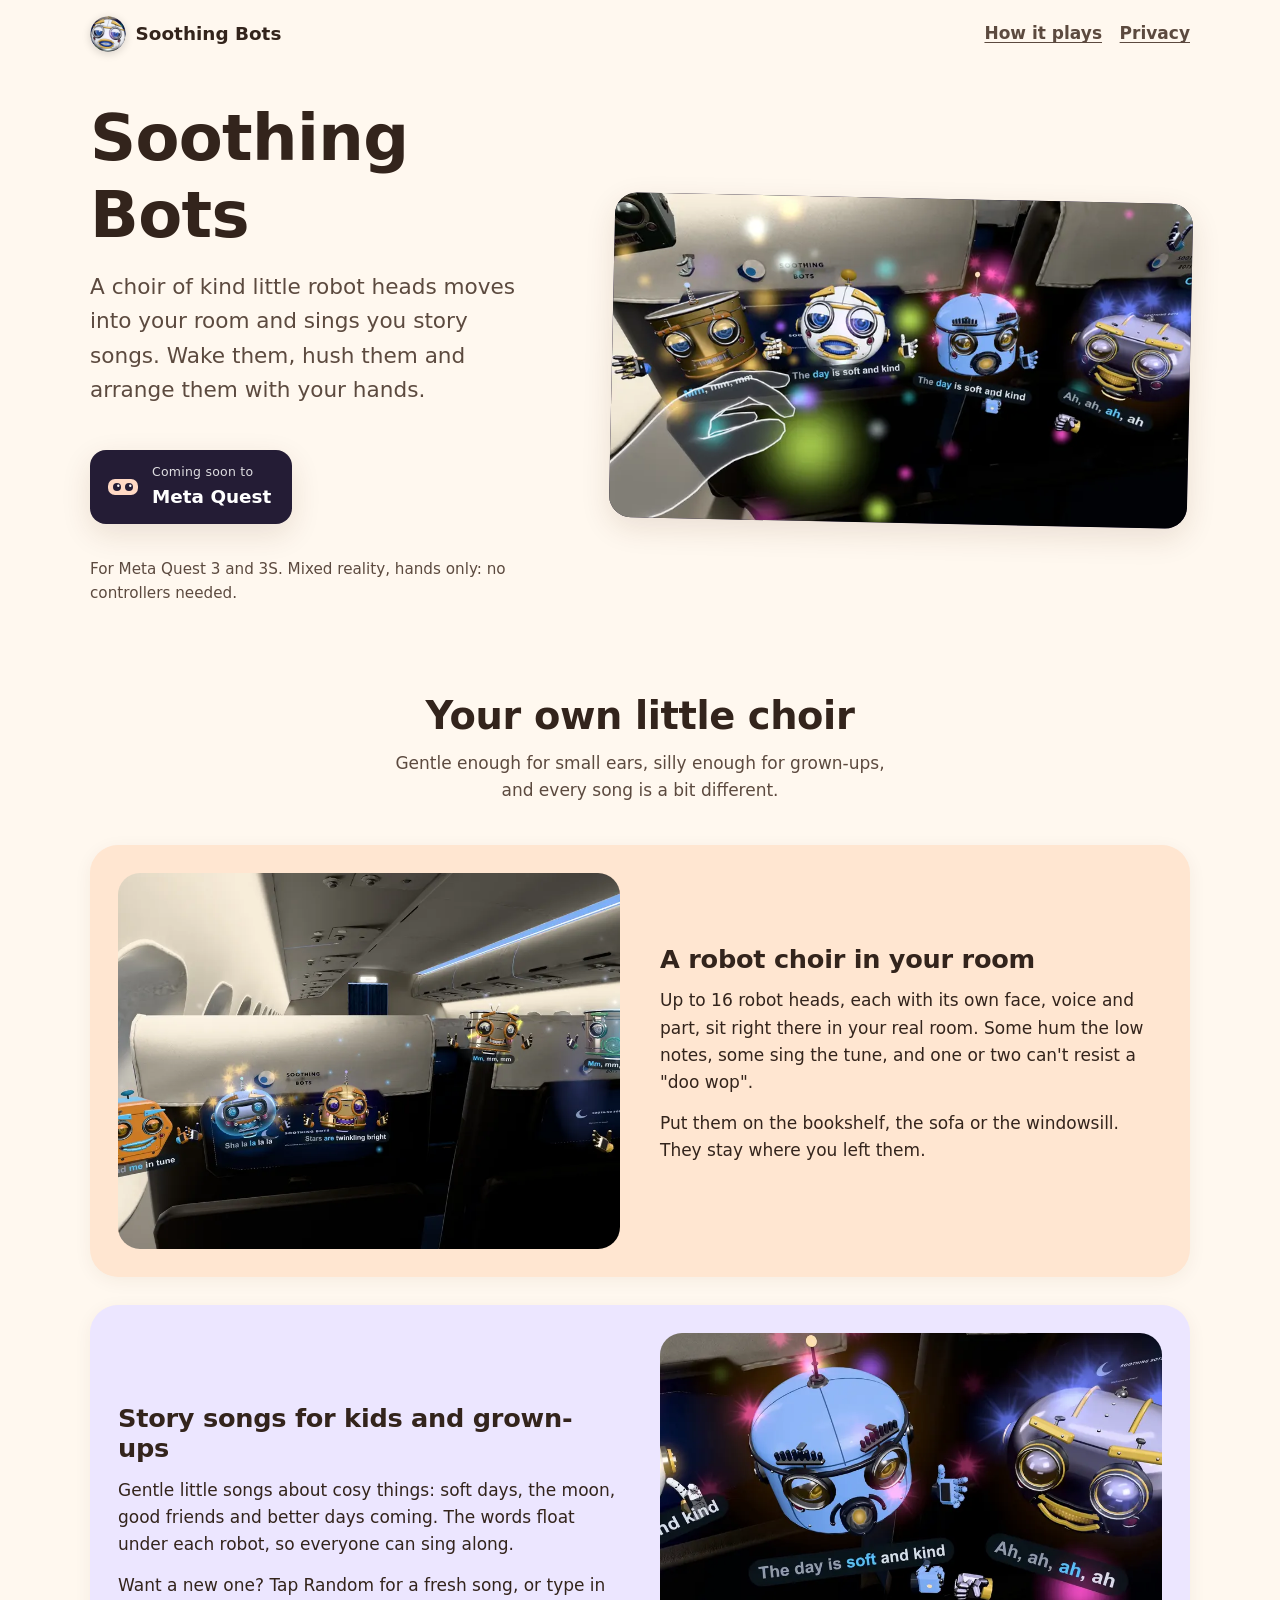
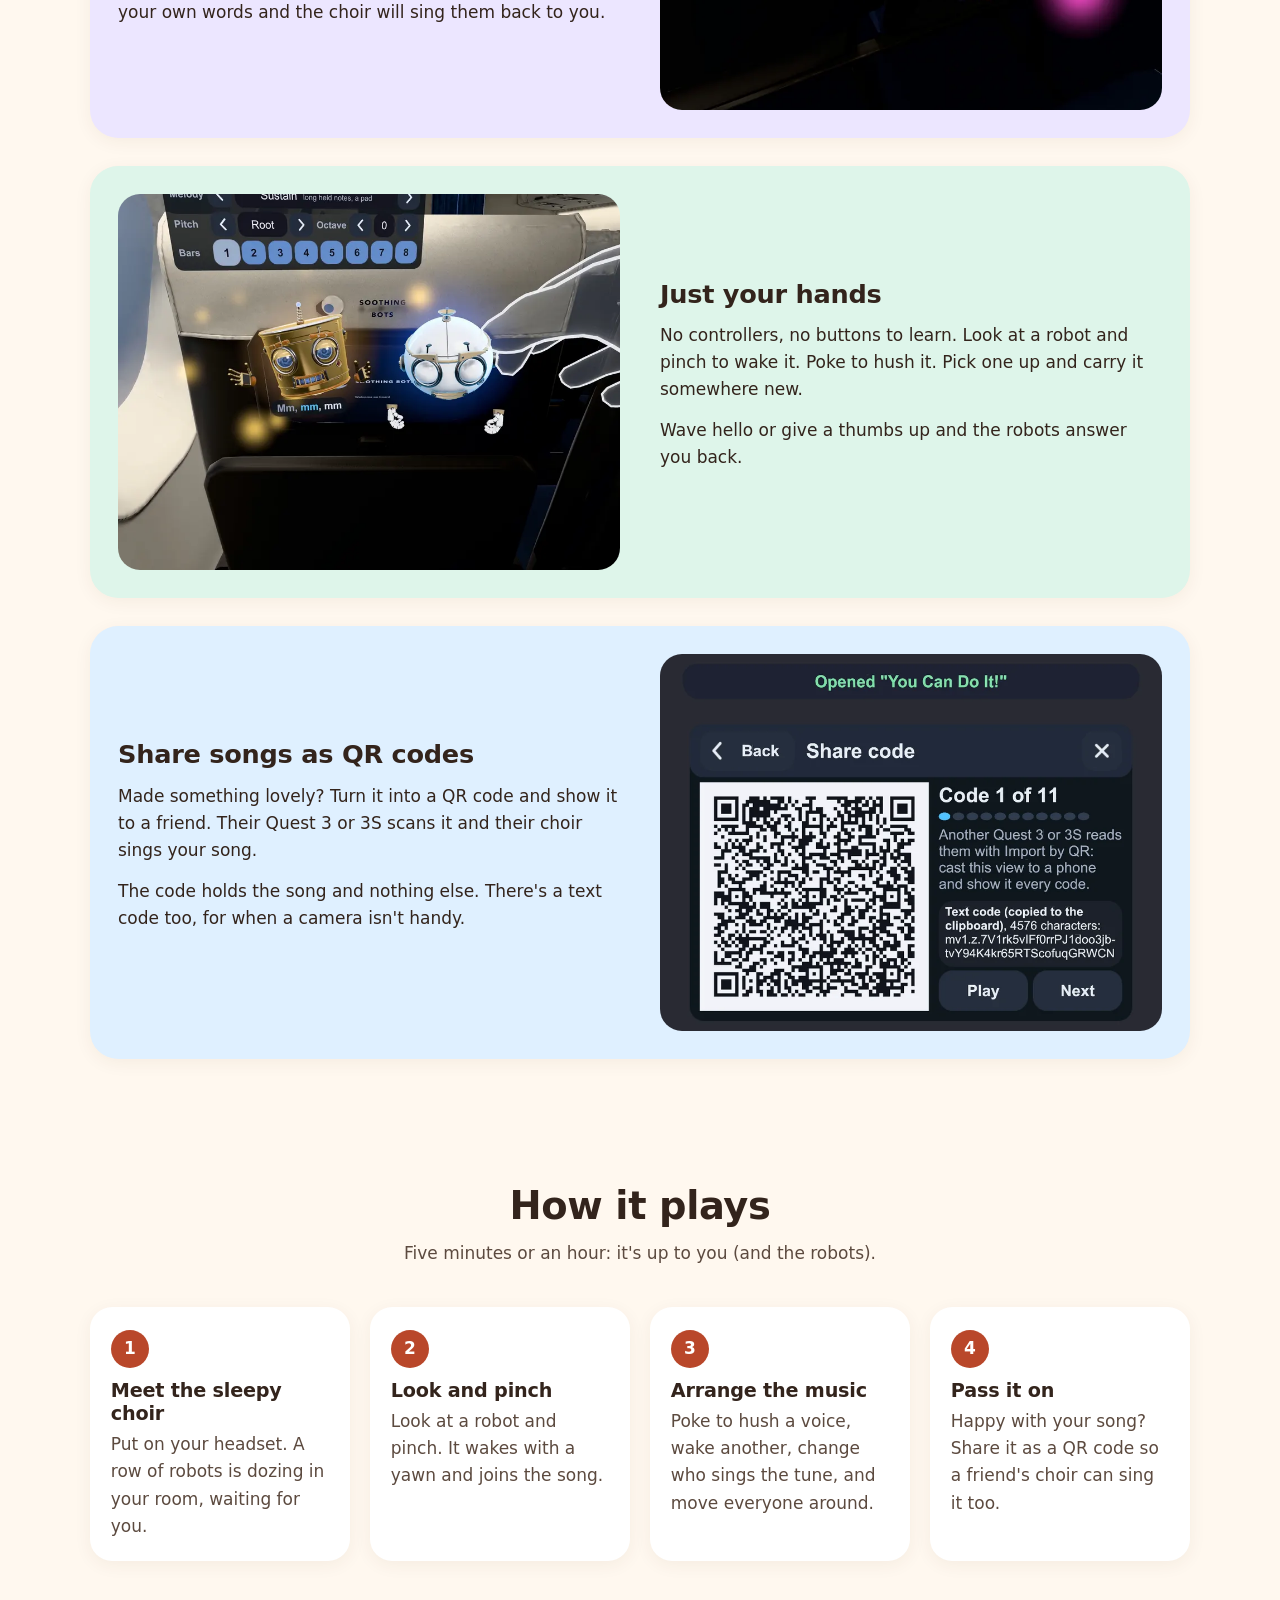
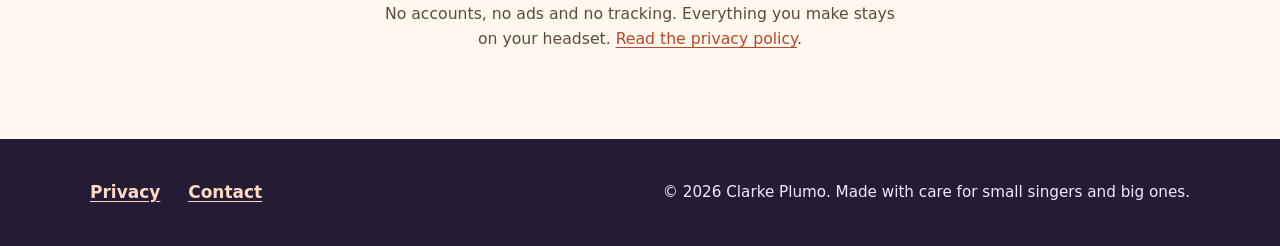
==== index.html @ 03517a1b "Soothing Bots site: homepage and privacy policy A static page for the Meta Quest mixed-reality music" ====
<!DOCTYPE html>
<html lang="en">
<head>
  <meta charset="utf-8">
  <meta name="viewport" content="width=device-width, initial-scale=1">
  <title>Soothing Bots: a robot choir in your room, for Meta Quest</title>
  <meta name="description" content="Soothing Bots is a mixed-reality music game for Meta Quest 3 and 3S. Wake a choir of up to 16 kind robot heads in your room, arrange their story songs with your hands, and share songs as QR codes.">
  <meta name="theme-color" content="#fff8ef">
  <link rel="canonical" href="https://clrke.github.io/soothingbots/">
  <link rel="icon" href="favicon.ico" sizes="any">
  <link rel="icon" type="image/png" sizes="32x32" href="favicon-32.png">
  <link rel="icon" type="image/png" sizes="192x192" href="icon-192.png">
  <link rel="apple-touch-icon" href="apple-touch-icon.png">

  <meta property="og:type" content="website">
  <meta property="og:site_name" content="Soothing Bots">
  <meta property="og:title" content="Soothing Bots: a robot choir in your room">
  <meta property="og:description" content="A cosy mixed-reality music game for Meta Quest 3 and 3S. Wake, mute and arrange a choir of kind robot heads with your hands.">
  <meta property="og:url" content="https://clrke.github.io/soothingbots/">
  <meta property="og:image" content="https://clrke.github.io/soothingbots/img/og.jpg">
  <meta property="og:image:width" content="1200">
  <meta property="og:image:height" content="630">
  <meta property="og:image:alt" content="Four round robot heads singing a line of lyrics while a hand reaches toward them.">
  <meta name="twitter:card" content="summary_large_image">

  <link rel="stylesheet" href="style.css">
</head>
<body>
  <a class="skip" href="#main">Skip to content</a>

  <header class="topbar">
    <div class="wrap">
      <a class="brand" href="./"><img src="icon-192.png" alt="" width="36" height="36">Soothing Bots</a>
      <nav aria-label="Site">
        <a href="#how">How it plays</a>
        <a href="privacy.html">Privacy</a>
      </nav>
    </div>
  </header>

  <main id="main">
    <section class="hero" aria-labelledby="title">
      <div class="wrap">
        <div>
          <h1 id="title">Soothing Bots</h1>
          <p class="pitch">A choir of kind little robot heads moves into your room and sings you story songs. Wake them, hush them and arrange them with your hands.</p>
          <p class="badge" role="note">
            <svg width="34" height="34" viewBox="0 0 34 34" aria-hidden="true" focusable="false">
              <rect x="2" y="9" width="30" height="16" rx="7" fill="#ffd9c4"/>
              <circle cx="11" cy="17" r="4" fill="#241c35"/><circle cx="23" cy="17" r="4" fill="#241c35"/>
              <circle cx="12.3" cy="15.7" r="1.2" fill="#fff"/><circle cx="24.3" cy="15.7" r="1.2" fill="#fff"/>
            </svg>
            <span><small>Coming soon to</small><strong>Meta Quest</strong></span>
          </p>
          <p class="devices">For Meta Quest 3 and 3S. Mixed reality, hands only: no controllers needed.</p>
        </div>
        <figure class="hero-art">
          <img src="img/hero-1600.webp"
               srcset="img/hero-800.webp 800w, img/hero-1600.webp 1600w"
               sizes="(min-width: 900px) 600px, 100vw"
               width="1600" height="900" fetchpriority="high"
               alt="Four robot heads, one gold, one white, one blue and one dark purple, sing 'The day is soft and kind' amid floating coloured sparkles, as an outlined hand reaches in.">
        </figure>
      </div>
    </section>

    <section class="features" aria-labelledby="features-title">
      <div class="wrap">
        <h2 id="features-title" class="section-title">Your own little choir</h2>
        <p class="section-lead">Gentle enough for small ears, silly enough for grown-ups, and every song is a bit different.</p>

        <article class="feature">
          <figure class="feature-art">
            <img src="img/choir-room.webp" width="1200" height="675" loading="lazy"
                 alt="A row of robot heads floating over seat backs, each with its own lyric bubble, such as 'You and me in tune' and 'Stars are twinkling bright'.">
          </figure>
          <div>
            <h3>A robot choir in your room</h3>
            <p>Up to 16 robot heads, each with its own face, voice and part, sit right there in your real room. Some hum the low notes, some sing the tune, and one or two can't resist a "doo wop".</p>
            <p>Put them on the bookshelf, the sofa or the windowsill. They stay where you left them.</p>
          </div>
        </article>

        <article class="feature">
          <figure class="feature-art">
            <img src="img/story-songs.webp" width="900" height="900" loading="lazy"
                 alt="Close-up of a round blue robot singing 'The day is soft and kind' next to a purple robot singing 'Ah, ah, ah, ah'.">
          </figure>
          <div>
            <h3>Story songs for kids and grown-ups</h3>
            <p>Gentle little songs about cosy things: soft days, the moon, good friends and better days coming. The words float under each robot, so everyone can sing along.</p>
            <p>Want a new one? Tap Random for a fresh song, or type in your own words and the choir will sing them back to you.</p>
          </div>
        </article>

        <article class="feature">
          <figure class="feature-art">
            <img src="img/hands-pinch.webp" width="900" height="900" loading="lazy"
                 alt="An outlined hand reaches out to pinch a sleepy white robot awake, next to a gold robot humming 'Mm, mm, mm'.">
          </figure>
          <div>
            <h3>Just your hands</h3>
            <p>No controllers, no buttons to learn. Look at a robot and pinch to wake it. Poke to hush it. Pick one up and carry it somewhere new.</p>
            <p>Wave hello or give a thumbs up and the robots answer you back.</p>
          </div>
        </article>

        <article class="feature">
          <figure class="feature-art">
            <img src="img/share-qr.webp" width="900" height="720" loading="lazy"
                 alt="The Share code panel showing a QR code for the song 'You Can Do It!', with Play and Next buttons.">
          </figure>
          <div>
            <h3>Share songs as QR codes</h3>
            <p>Made something lovely? Turn it into a QR code and show it to a friend. Their Quest 3 or 3S scans it and their choir sings your song.</p>
            <p>The code holds the song and nothing else. There's a text code too, for when a camera isn't handy.</p>
          </div>
        </article>
      </div>
    </section>

    <section class="how" id="how" aria-labelledby="how-title">
      <div class="wrap">
        <h2 id="how-title" class="section-title">How it plays</h2>
        <p class="section-lead">Five minutes or an hour: it's up to you (and the robots).</p>
        <ol class="steps">
          <li>
            <h3>Meet the sleepy choir</h3>
            <p>Put on your headset. A row of robots is dozing in your room, waiting for you.</p>
          </li>
          <li>
            <h3>Look and pinch</h3>
            <p>Look at a robot and pinch. It wakes with a yawn and joins the song.</p>
          </li>
          <li>
            <h3>Arrange the music</h3>
            <p>Poke to hush a voice, wake another, change who sings the tune, and move everyone around.</p>
          </li>
          <li>
            <h3>Pass it on</h3>
            <p>Happy with your song? Share it as a QR code so a friend's choir can sing it too.</p>
          </li>
        </ol>
        <p class="note">No accounts, no ads and no tracking. Everything you make stays on your headset. <a href="privacy.html">Read the privacy policy</a>.</p>
      </div>
    </section>
  </main>

  <footer class="footer">
    <div class="wrap">
      <nav aria-label="Footer">
        <a href="privacy.html">Privacy</a>
        <a href="mailto:clarke.plumo@gmail.com">Contact</a>
      </nav>
      <p>&copy; 2026 Clarke Plumo. Made with care for small singers and big ones.</p>
    </div>
  </footer>
</body>
</html>
---- style.css ----
/* Soothing Bots: one small stylesheet, system fonts, no external requests. */
:root {
  --cream: #fff8ef;
  --paper: #ffffff;
  --peach: #ffe6d1;
  --lilac: #ece6ff;
  --mint: #def5ea;
  --sky: #dff0ff;
  --ink: #33241c;
  --ink-soft: #5c4a3f;
  --accent: #b9472a;
  --accent-dark: #8f3520;
  --night: #241c35;
  --radius: 22px;
  --shadow: 0 10px 30px rgba(80, 45, 20, 0.12);
  --font: ui-rounded, "SF Pro Rounded", "Nunito", "Segoe UI Variable Display", "Segoe UI", system-ui,
    -apple-system, Roboto, "Helvetica Neue", Arial, sans-serif;
}

*, *::before, *::after { box-sizing: border-box; }

html { -webkit-text-size-adjust: 100%; }

body {
  margin: 0;
  font-family: var(--font);
  font-size: 1.0625rem;
  line-height: 1.6;
  color: var(--ink);
  background: var(--cream);
}

img { max-width: 100%; height: auto; display: block; }

a { color: var(--accent); text-underline-offset: 0.18em; }
a:hover { color: var(--accent-dark); }
a:focus-visible, .badge:focus-visible {
  outline: 3px solid var(--accent);
  outline-offset: 3px;
  border-radius: 8px;
}

h1, h2, h3 { line-height: 1.2; margin: 0 0 0.5em; letter-spacing: -0.01em; }

.skip {
  position: absolute; left: -999px; top: 0;
  background: var(--paper); padding: 0.6em 1em; border-radius: 0 0 12px 0; z-index: 10;
}
.skip:focus { left: 0; }

.wrap { width: min(1100px, 100% - 2.5rem); margin-inline: auto; }

/* Top bar */
.topbar { padding: 1rem 0; }
.topbar .wrap { display: flex; align-items: center; justify-content: space-between; gap: 1rem; }
.brand {
  display: inline-flex; align-items: center; gap: 0.6rem;
  font-weight: 800; font-size: 1.15rem; color: var(--ink); text-decoration: none; white-space: nowrap;
}
.brand img { width: 36px; height: 36px; border-radius: 50%; box-shadow: 0 2px 8px rgba(0,0,0,.15); }
.topbar nav a { font-weight: 600; margin-left: 1.1rem; color: var(--ink-soft); white-space: nowrap; }
.topbar nav { display: flex; }
@media (max-width: 420px) { .topbar nav a[href="#how"] { display: none; } }

/* Hero */
.hero { padding: 2rem 0 3.5rem; }
.hero .wrap { display: grid; gap: 2.5rem; align-items: center; grid-template-columns: 1fr; }
@media (min-width: 900px) { .hero .wrap { grid-template-columns: 5fr 6fr; } }
.hero h1 { font-size: clamp(2.6rem, 6vw, 4rem); font-weight: 900; margin-bottom: 0.25em; }
.hero .pitch { font-size: clamp(1.15rem, 2.2vw, 1.35rem); color: var(--ink-soft); margin: 0 0 1.6rem; max-width: 32ch; }
.hero-art {
  margin: 0; border-radius: var(--radius); overflow: hidden; box-shadow: var(--shadow);
  transform: rotate(1.2deg); background: var(--night);
}
.hero-art img { width: 100%; aspect-ratio: 16 / 9; object-fit: cover; }
.devices { font-size: 0.95rem; color: var(--ink-soft); margin-top: 1rem; }

.badge {
  display: inline-flex; align-items: center; gap: 0.75rem;
  background: var(--night); color: #fff; text-decoration: none;
  padding: 0.75rem 1.3rem 0.75rem 1rem; border-radius: 16px; box-shadow: var(--shadow);
}
.badge svg { flex: none; }
.badge small { display: block; font-size: 0.78rem; opacity: 0.85; letter-spacing: 0.02em; }
.badge strong { display: block; font-size: 1.15rem; }

/* Features */
.features { padding: 1rem 0 3rem; }
.section-title { font-size: clamp(1.8rem, 4vw, 2.4rem); font-weight: 850; text-align: center; margin-bottom: 0.3em; }
.section-lead { text-align: center; color: var(--ink-soft); max-width: 46ch; margin: 0 auto 2.5rem; }
.feature {
  display: grid; gap: 1.5rem 2.5rem; align-items: center; grid-template-columns: 1fr;
  background: var(--paper); border-radius: calc(var(--radius) + 6px); padding: 1.25rem;
  margin-bottom: 1.75rem; box-shadow: 0 4px 18px rgba(80, 45, 20, 0.06);
}
@media (min-width: 800px) {
  .feature { grid-template-columns: 1fr 1fr; padding: 1.75rem; }
  .feature:nth-of-type(even) .feature-art { order: 2; }
}
.feature:nth-of-type(4n+1) { background: var(--peach); }
.feature:nth-of-type(4n+2) { background: var(--lilac); }
.feature:nth-of-type(4n+3) { background: var(--mint); }
.feature:nth-of-type(4n+4) { background: var(--sky); }
.feature-art { margin: 0; border-radius: var(--radius); overflow: hidden; background: var(--night); }
.feature-art img { width: 100%; aspect-ratio: 4 / 3; object-fit: cover; }
.feature h3 { font-size: 1.6rem; font-weight: 850; }
.feature p { margin: 0 0 0.8em; color: var(--ink); }

/* How it plays */
.how { padding: 3rem 0 3.5rem; }
.steps {
  list-style: none; padding: 0; margin: 0; counter-reset: step;
  display: grid; gap: 1.25rem; grid-template-columns: repeat(auto-fit, minmax(210px, 1fr));
}
.steps li {
  counter-increment: step; background: var(--paper); border-radius: var(--radius);
  padding: 1.4rem 1.3rem 1.3rem; box-shadow: 0 4px 18px rgba(80, 45, 20, 0.06);
}
.steps li::before {
  content: counter(step);
  display: grid; place-items: center; width: 2.4rem; height: 2.4rem; margin-bottom: 0.7rem;
  border-radius: 50%; background: var(--accent); color: #fff; font-weight: 800;
}
.steps h3 { font-size: 1.2rem; margin-bottom: 0.3em; }
.steps p { margin: 0; color: var(--ink-soft); }

.note {
  text-align: center; max-width: 52ch; margin: 2.5rem auto 0; color: var(--ink-soft); font-size: 0.98rem;
}

/* Footer */
.footer { background: var(--night); color: #efe9ff; padding: 2.5rem 0; margin-top: 2rem; }
.footer .wrap { display: flex; flex-wrap: wrap; gap: 1rem 2rem; justify-content: space-between; align-items: center; }
.footer a { color: #ffd9c4; }
.footer a:hover { color: #fff; }
.footer nav a { margin-right: 1.4rem; font-weight: 600; }
.footer p { margin: 0; font-size: 0.95rem; }

/* Privacy page */
.doc { padding: 1rem 0 3rem; }
.doc article {
  background: var(--paper); border-radius: calc(var(--radius) + 6px); box-shadow: var(--shadow);
  padding: clamp(1.4rem, 5vw, 3.2rem); max-width: 46rem; margin: 0 auto;
  overflow-wrap: break-word;
}
.doc h1 { font-size: clamp(1.9rem, 5vw, 2.6rem); font-weight: 900; }
.doc h2 { font-size: 1.35rem; margin-top: 2em; padding-top: 0.2em; }
.doc .updated {
  display: inline-block; background: var(--peach); color: var(--ink); font-weight: 700;
  font-size: 0.92rem; padding: 0.3em 0.85em; border-radius: 999px; margin: 0 0 1rem;
}
.doc ul { padding-left: 1.3em; }
.doc li { margin: 0.35em 0; }

@media (prefers-reduced-motion: reduce) {
  * { scroll-behavior: auto !important; }
  .hero-art { transform: none; }
}

@media print {
  .topbar nav, .footer, .skip { display: none; }
  body { background: #fff; }
  .doc article { box-shadow: none; padding: 0; }
}
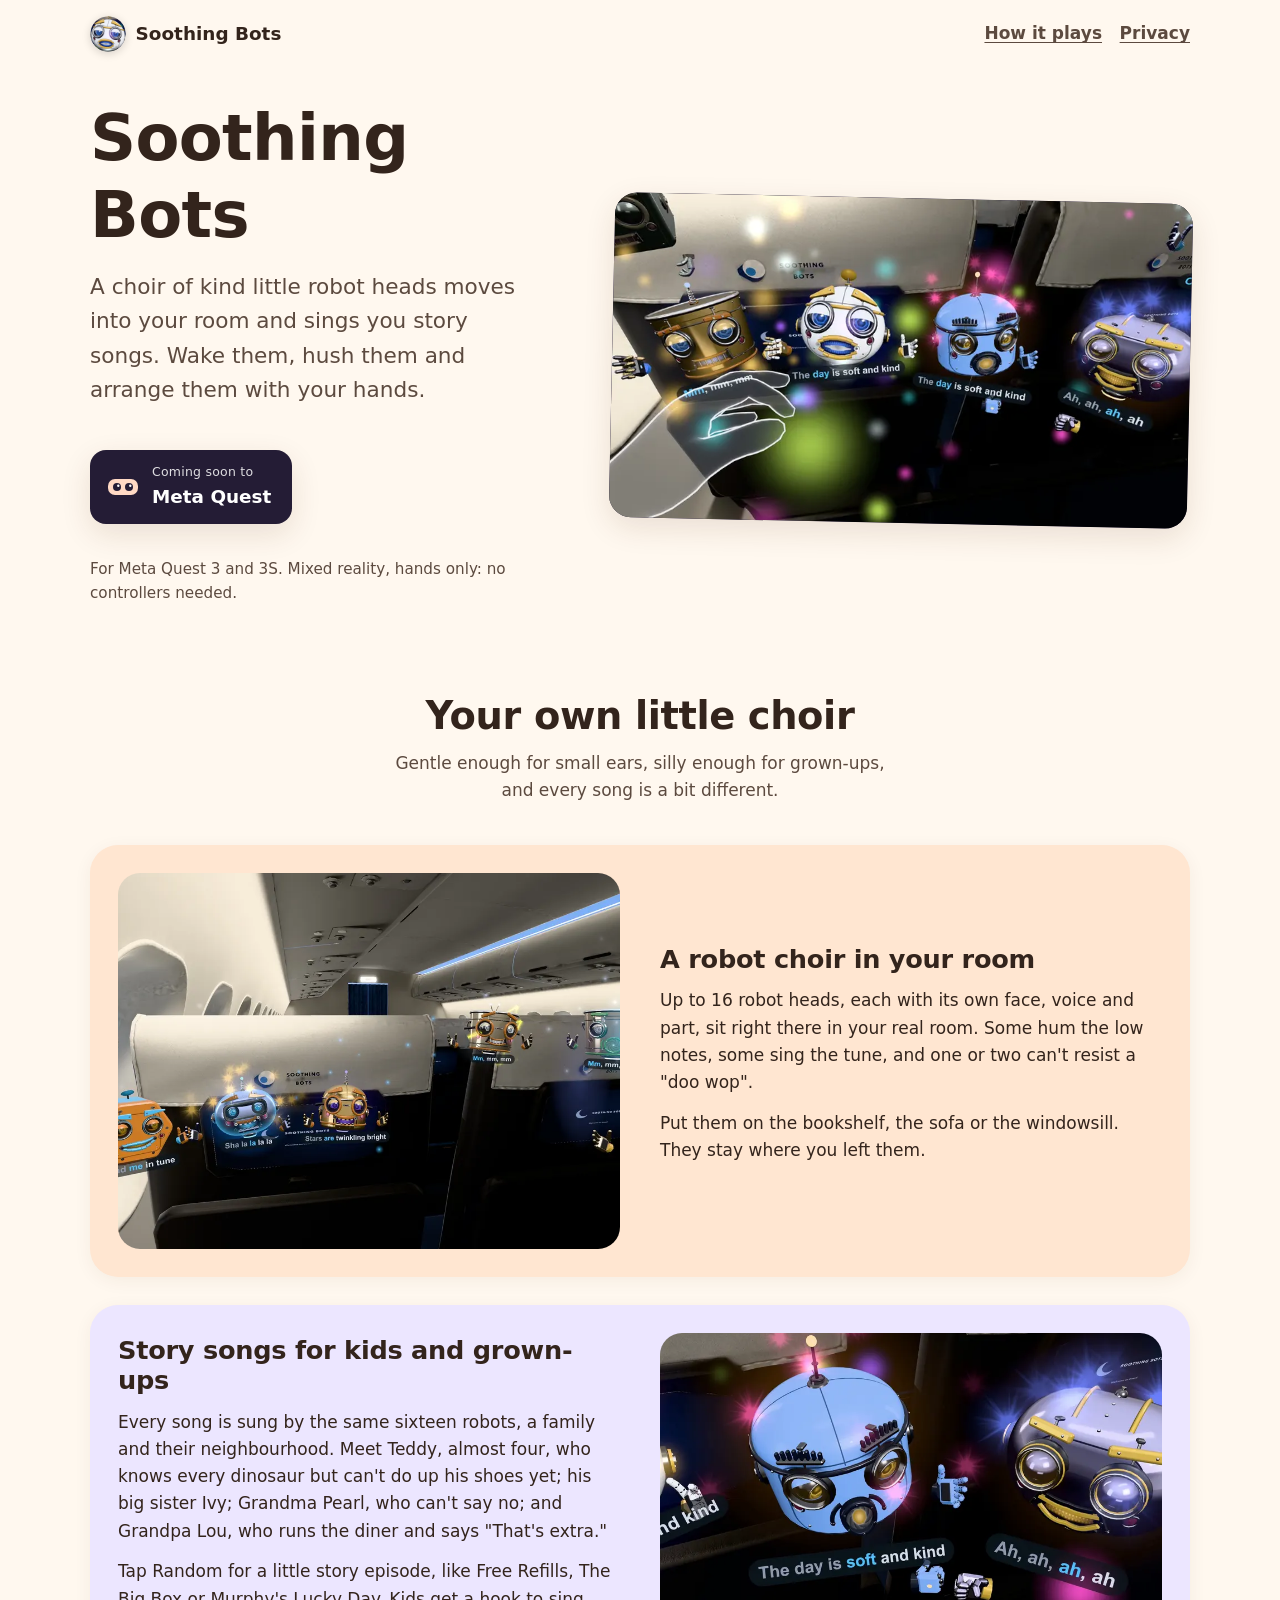
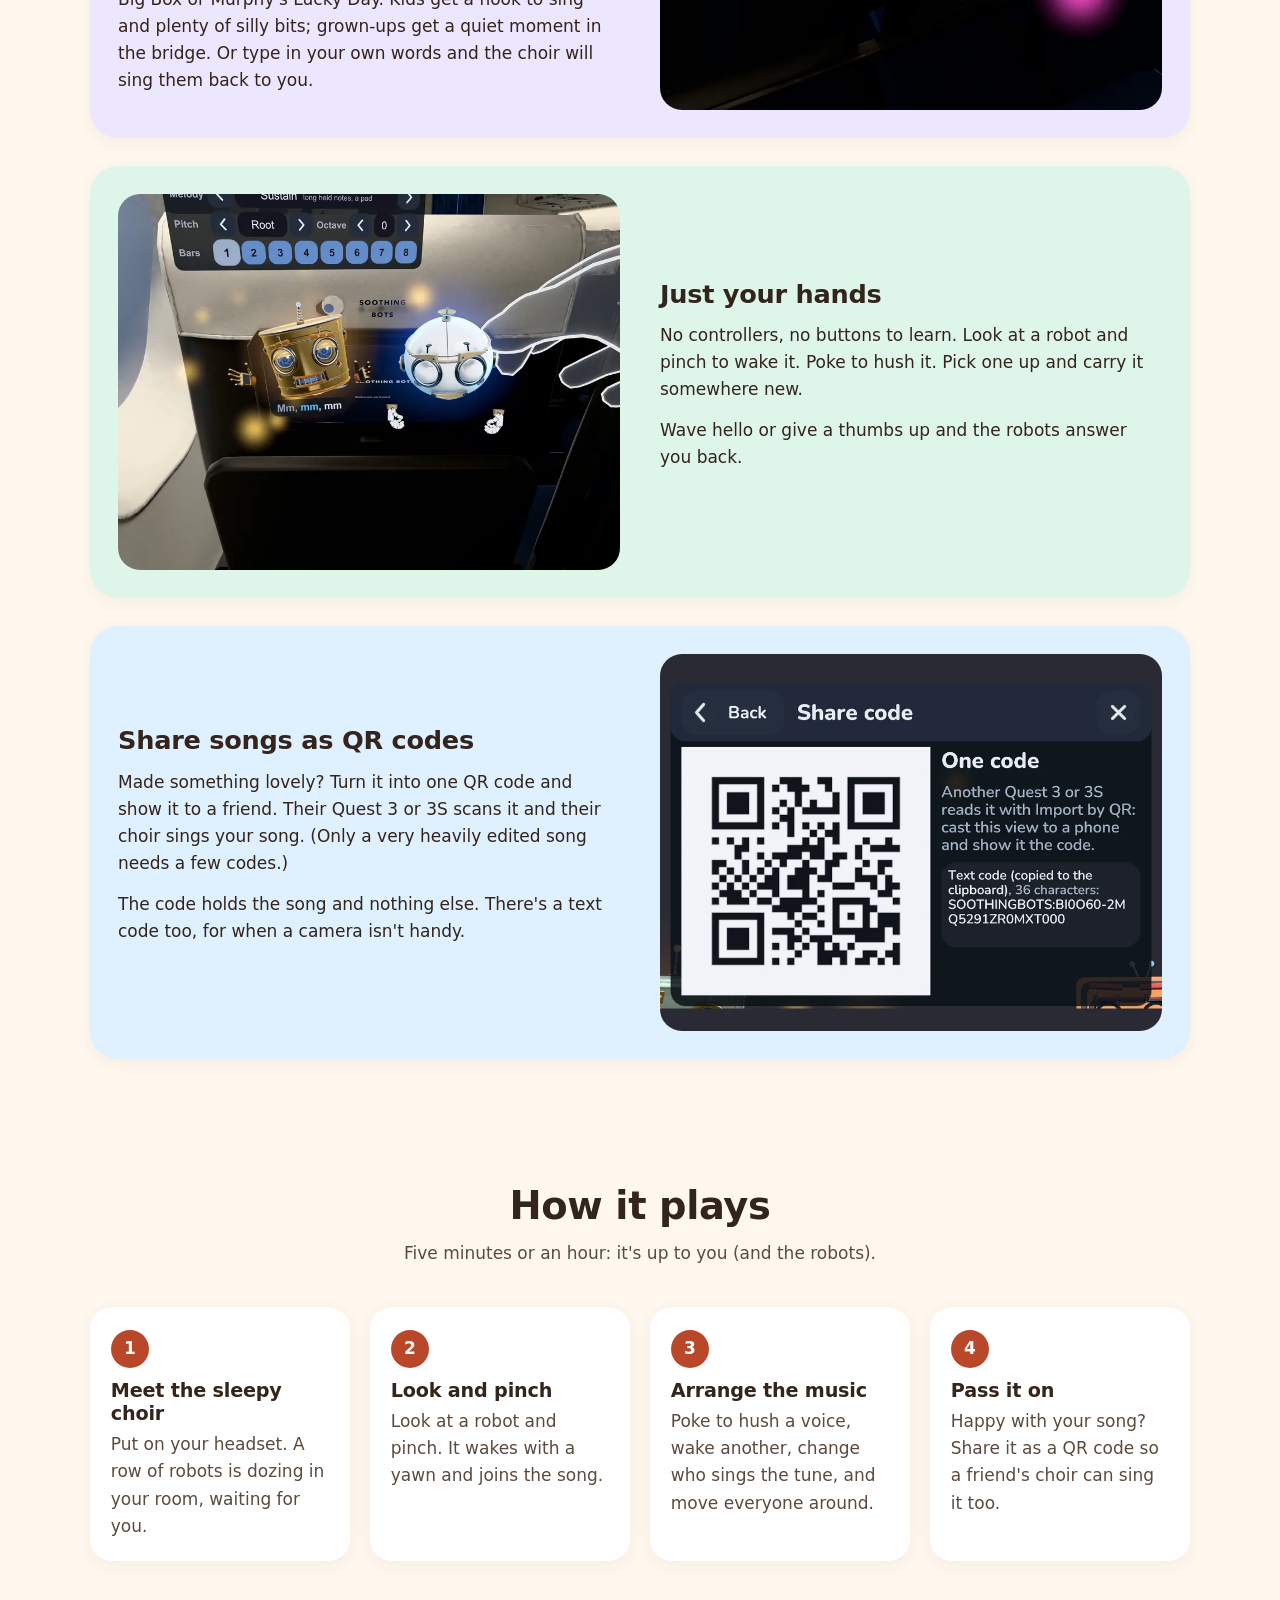
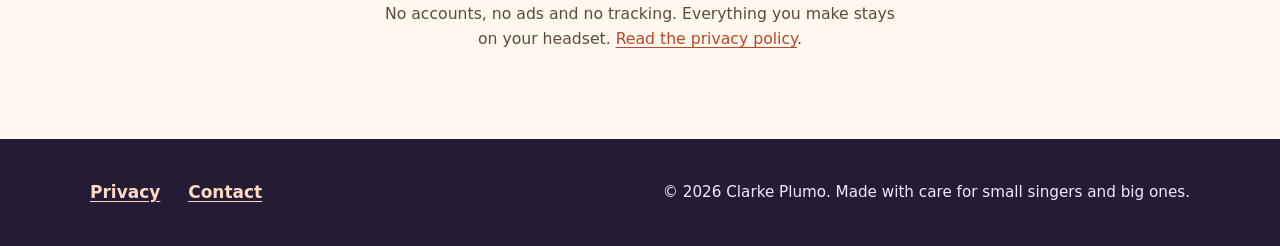
==== commit c126689a: "Site: story songs describe the 0.3.19 cast and episodes; share is one QR code The story-songs block " ====
--- a/index.html
+++ b/index.html
@@ -88,8 +88,8 @@
           </figure>
           <div>
             <h3>Story songs for kids and grown-ups</h3>
-            <p>Gentle little songs about cosy things: soft days, the moon, good friends and better days coming. The words float under each robot, so everyone can sing along.</p>
-            <p>Want a new one? Tap Random for a fresh song, or type in your own words and the choir will sing them back to you.</p>
+            <p>Every song is sung by the same sixteen robots, a family and their neighbourhood. Meet Teddy, almost four, who knows every dinosaur but can't do up his shoes yet; his big sister Ivy; Grandma Pearl, who can't say no; and Grandpa Lou, who runs the diner and says "That's extra."</p>
+            <p>Tap Random for a little story episode, like Free Refills, The Big Box or Murphy's Lucky Day. Kids get a hook to sing and plenty of silly bits; grown-ups get a quiet moment in the bridge. Or type in your own words and the choir will sing them back to you.</p>
           </div>
         </article>
 
@@ -108,11 +108,11 @@
         <article class="feature">
           <figure class="feature-art">
             <img src="img/share-qr.webp" width="900" height="720" loading="lazy"
-                 alt="The Share code panel showing a QR code for the song 'You Can Do It!', with Play and Next buttons.">
+                 alt="The Share code panel showing a single QR code under the heading 'One code', with a short text code beside it.">
           </figure>
           <div>
             <h3>Share songs as QR codes</h3>
-            <p>Made something lovely? Turn it into a QR code and show it to a friend. Their Quest 3 or 3S scans it and their choir sings your song.</p>
+            <p>Made something lovely? Turn it into one QR code and show it to a friend. Their Quest 3 or 3S scans it and their choir sings your song. (Only a very heavily edited song needs a few codes.)</p>
             <p>The code holds the song and nothing else. There's a text code too, for when a camera isn't handy.</p>
           </div>
         </article>
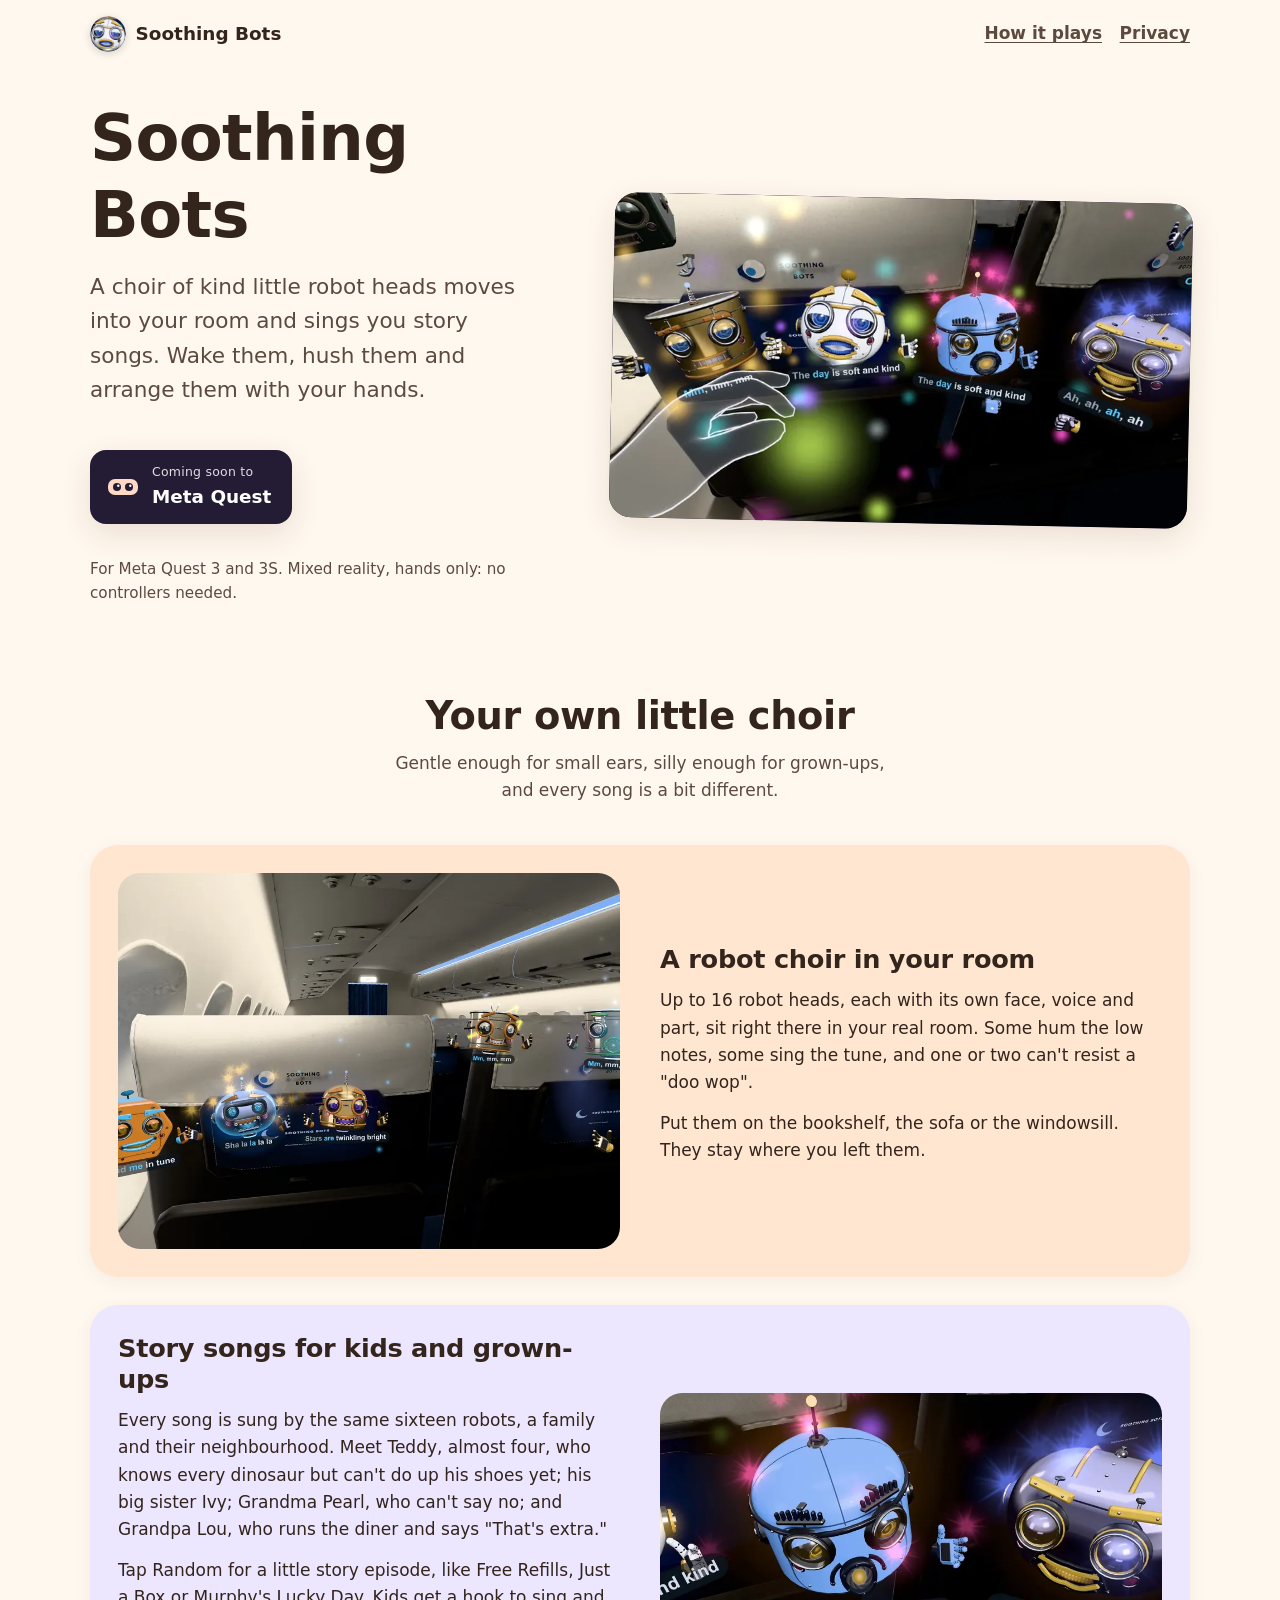
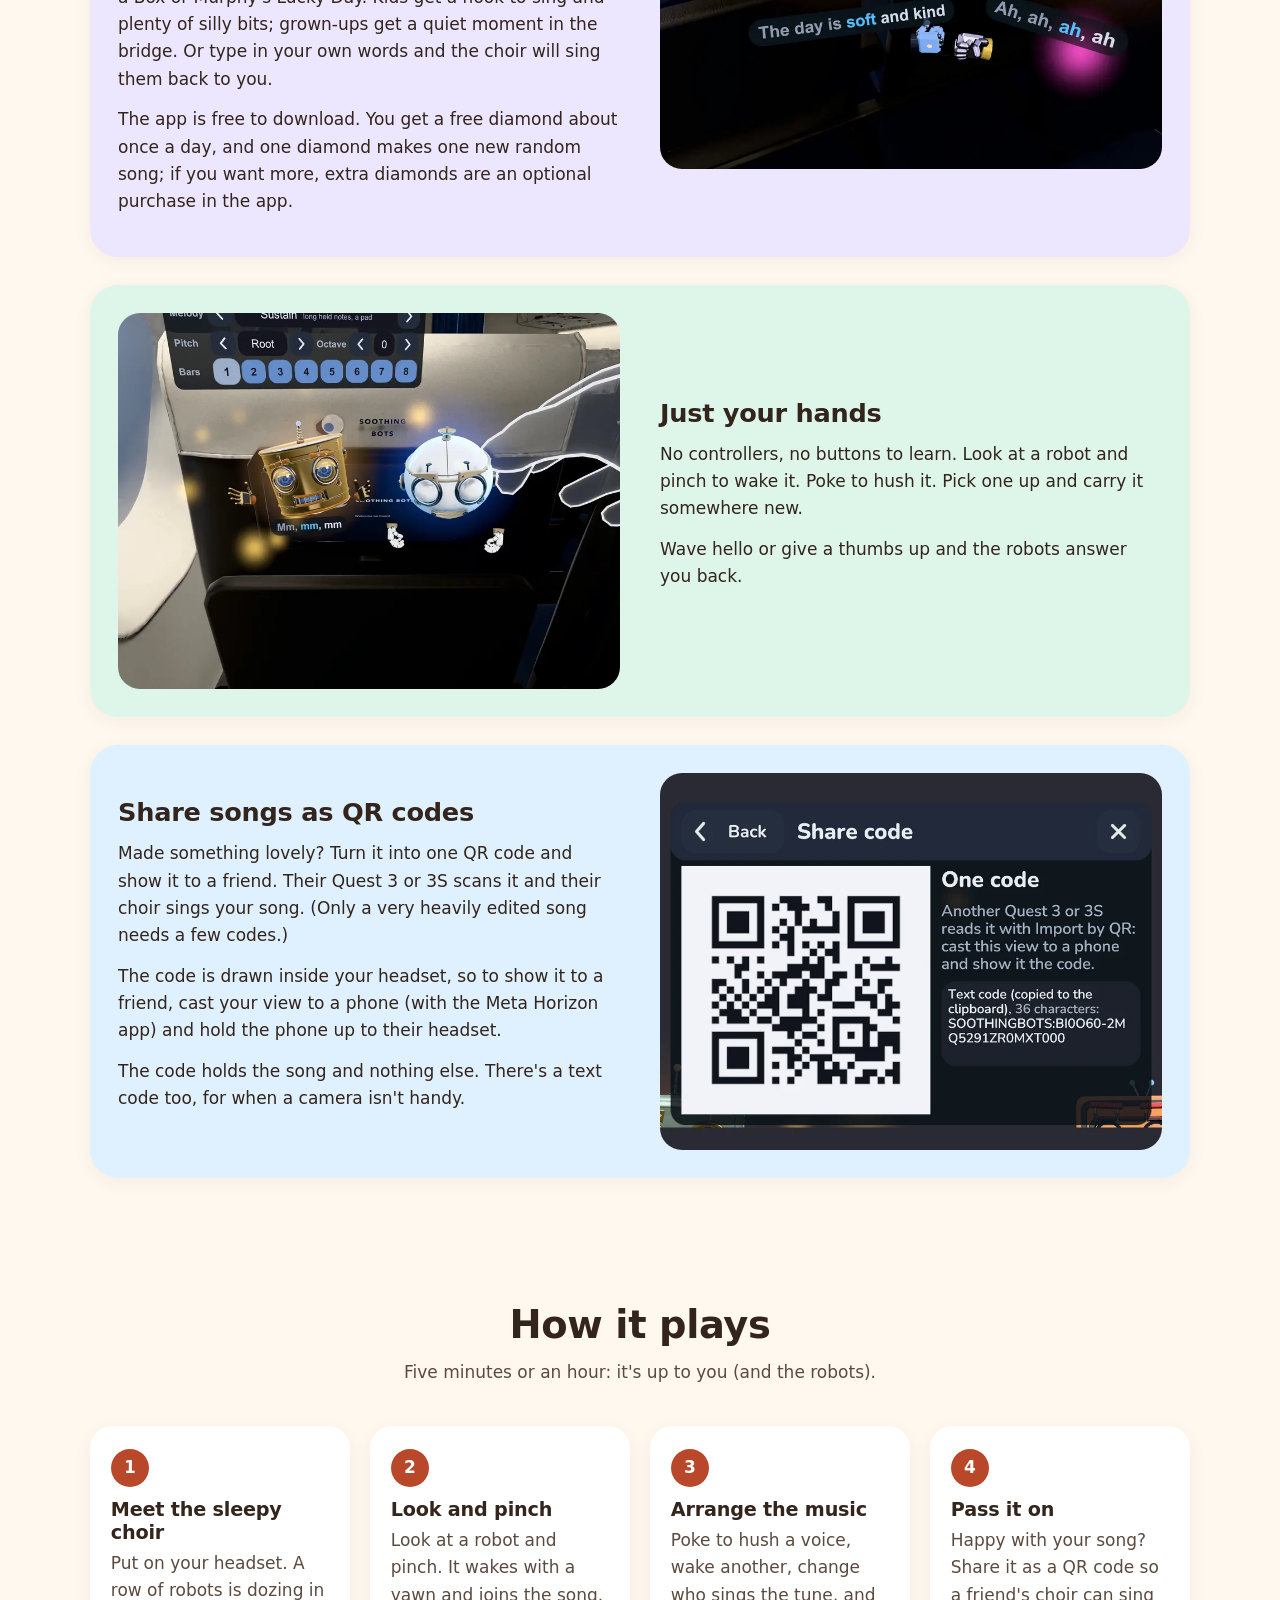
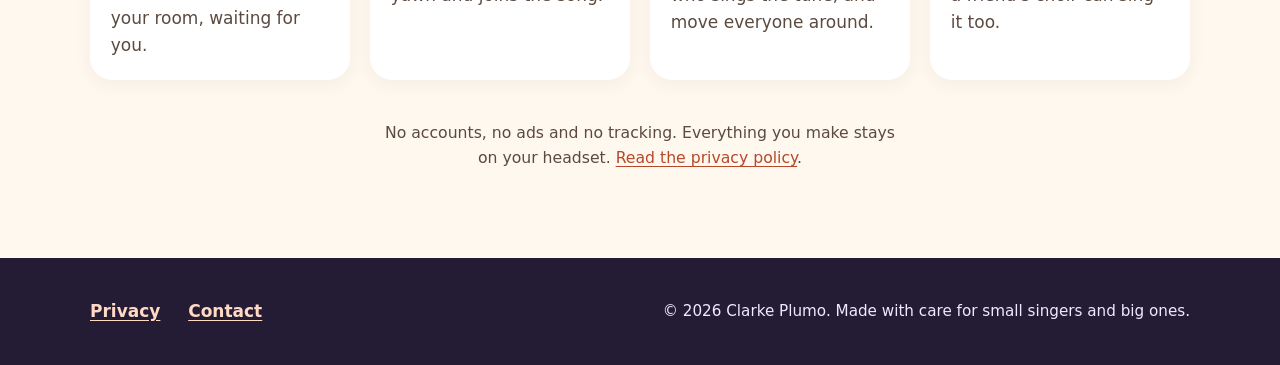
==== commit bdc3112a: "Site: Just a Box, free with diamonds, casting note for sharing; privacy page: honest diagnostics wor" ====
--- a/index.html
+++ b/index.html
@@ -89,7 +89,8 @@
           <div>
             <h3>Story songs for kids and grown-ups</h3>
             <p>Every song is sung by the same sixteen robots, a family and their neighbourhood. Meet Teddy, almost four, who knows every dinosaur but can't do up his shoes yet; his big sister Ivy; Grandma Pearl, who can't say no; and Grandpa Lou, who runs the diner and says "That's extra."</p>
-            <p>Tap Random for a little story episode, like Free Refills, The Big Box or Murphy's Lucky Day. Kids get a hook to sing and plenty of silly bits; grown-ups get a quiet moment in the bridge. Or type in your own words and the choir will sing them back to you.</p>
+            <p>Tap Random for a little story episode, like Free Refills, Just a Box or Murphy's Lucky Day. Kids get a hook to sing and plenty of silly bits; grown-ups get a quiet moment in the bridge. Or type in your own words and the choir will sing them back to you.</p>
+            <p>The app is free to download. You get a free diamond about once a day, and one diamond makes one new random song; if you want more, extra diamonds are an optional purchase in the app.</p>
           </div>
         </article>
 
@@ -113,6 +114,7 @@
           <div>
             <h3>Share songs as QR codes</h3>
             <p>Made something lovely? Turn it into one QR code and show it to a friend. Their Quest 3 or 3S scans it and their choir sings your song. (Only a very heavily edited song needs a few codes.)</p>
+            <p>The code is drawn inside your headset, so to show it to a friend, cast your view to a phone (with the Meta Horizon app) and hold the phone up to their headset.</p>
             <p>The code holds the song and nothing else. There's a text code too, for when a camera isn't handy.</p>
           </div>
         </article>
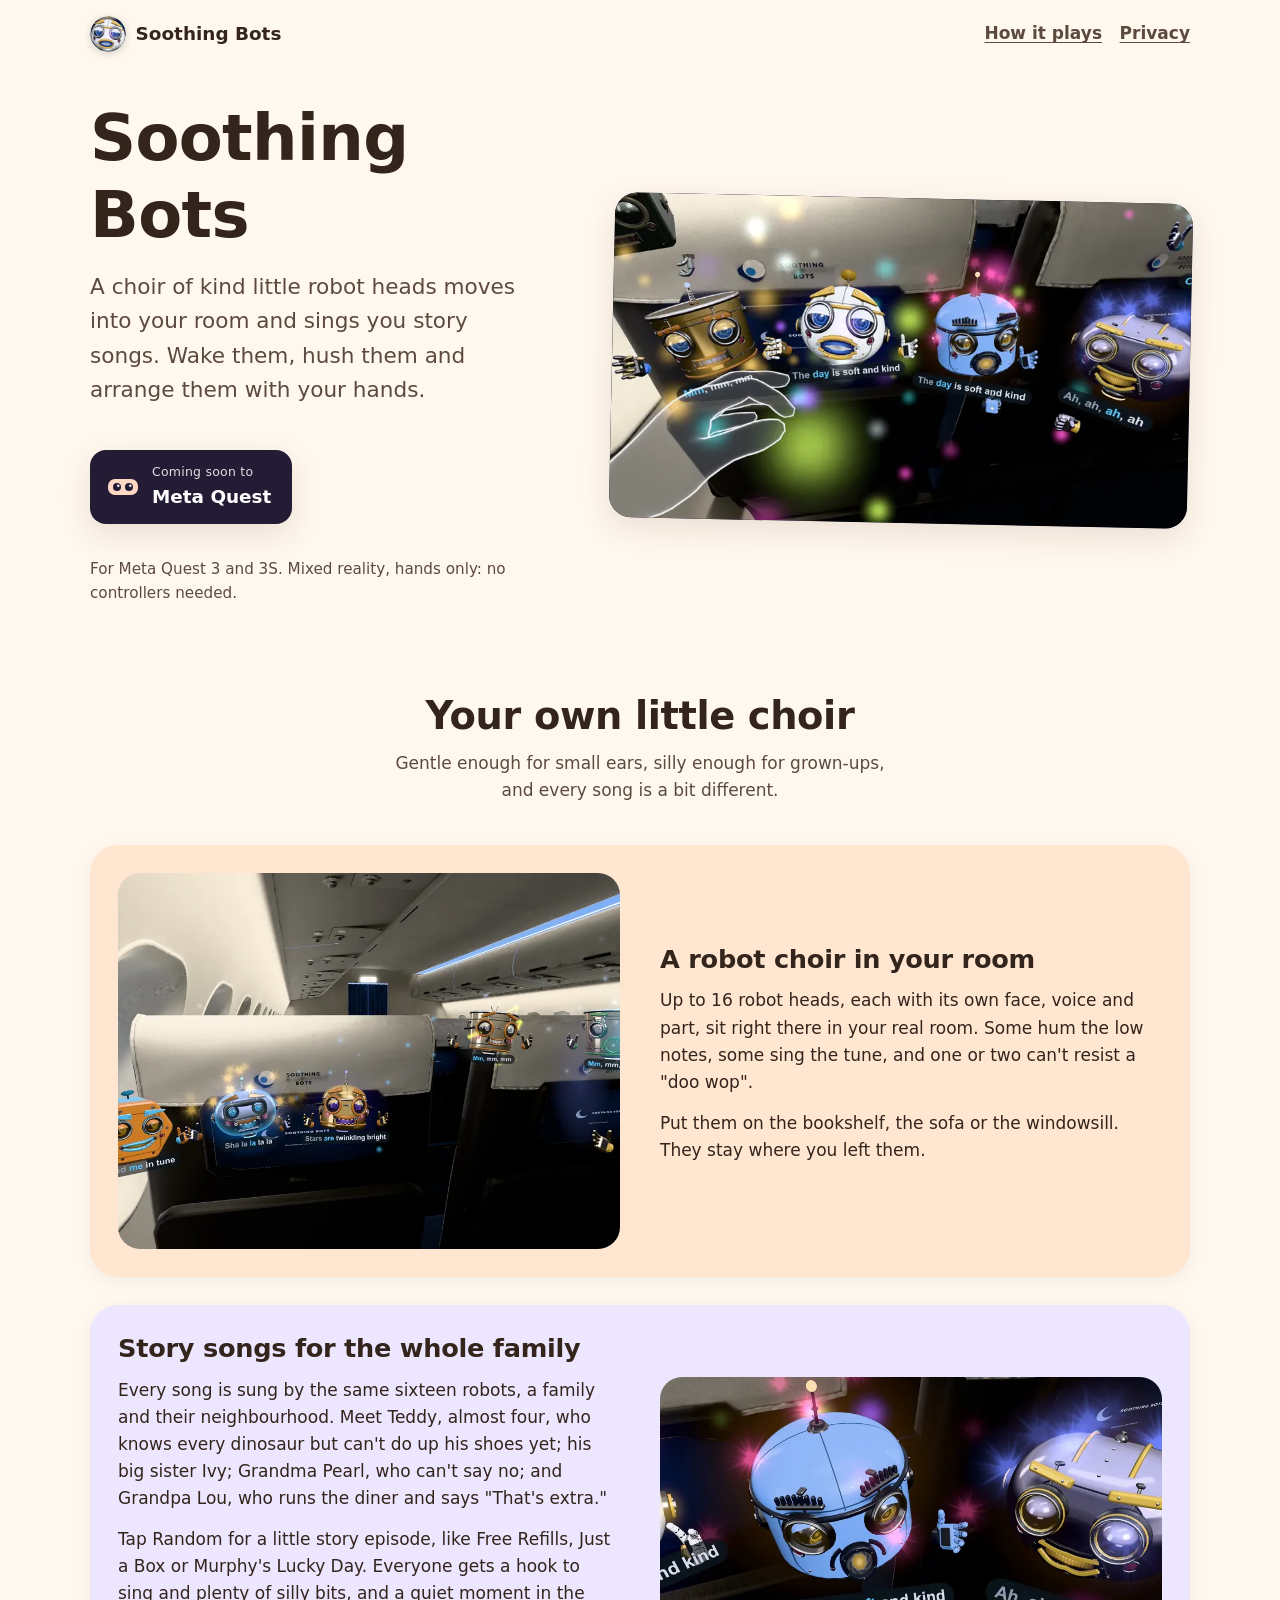
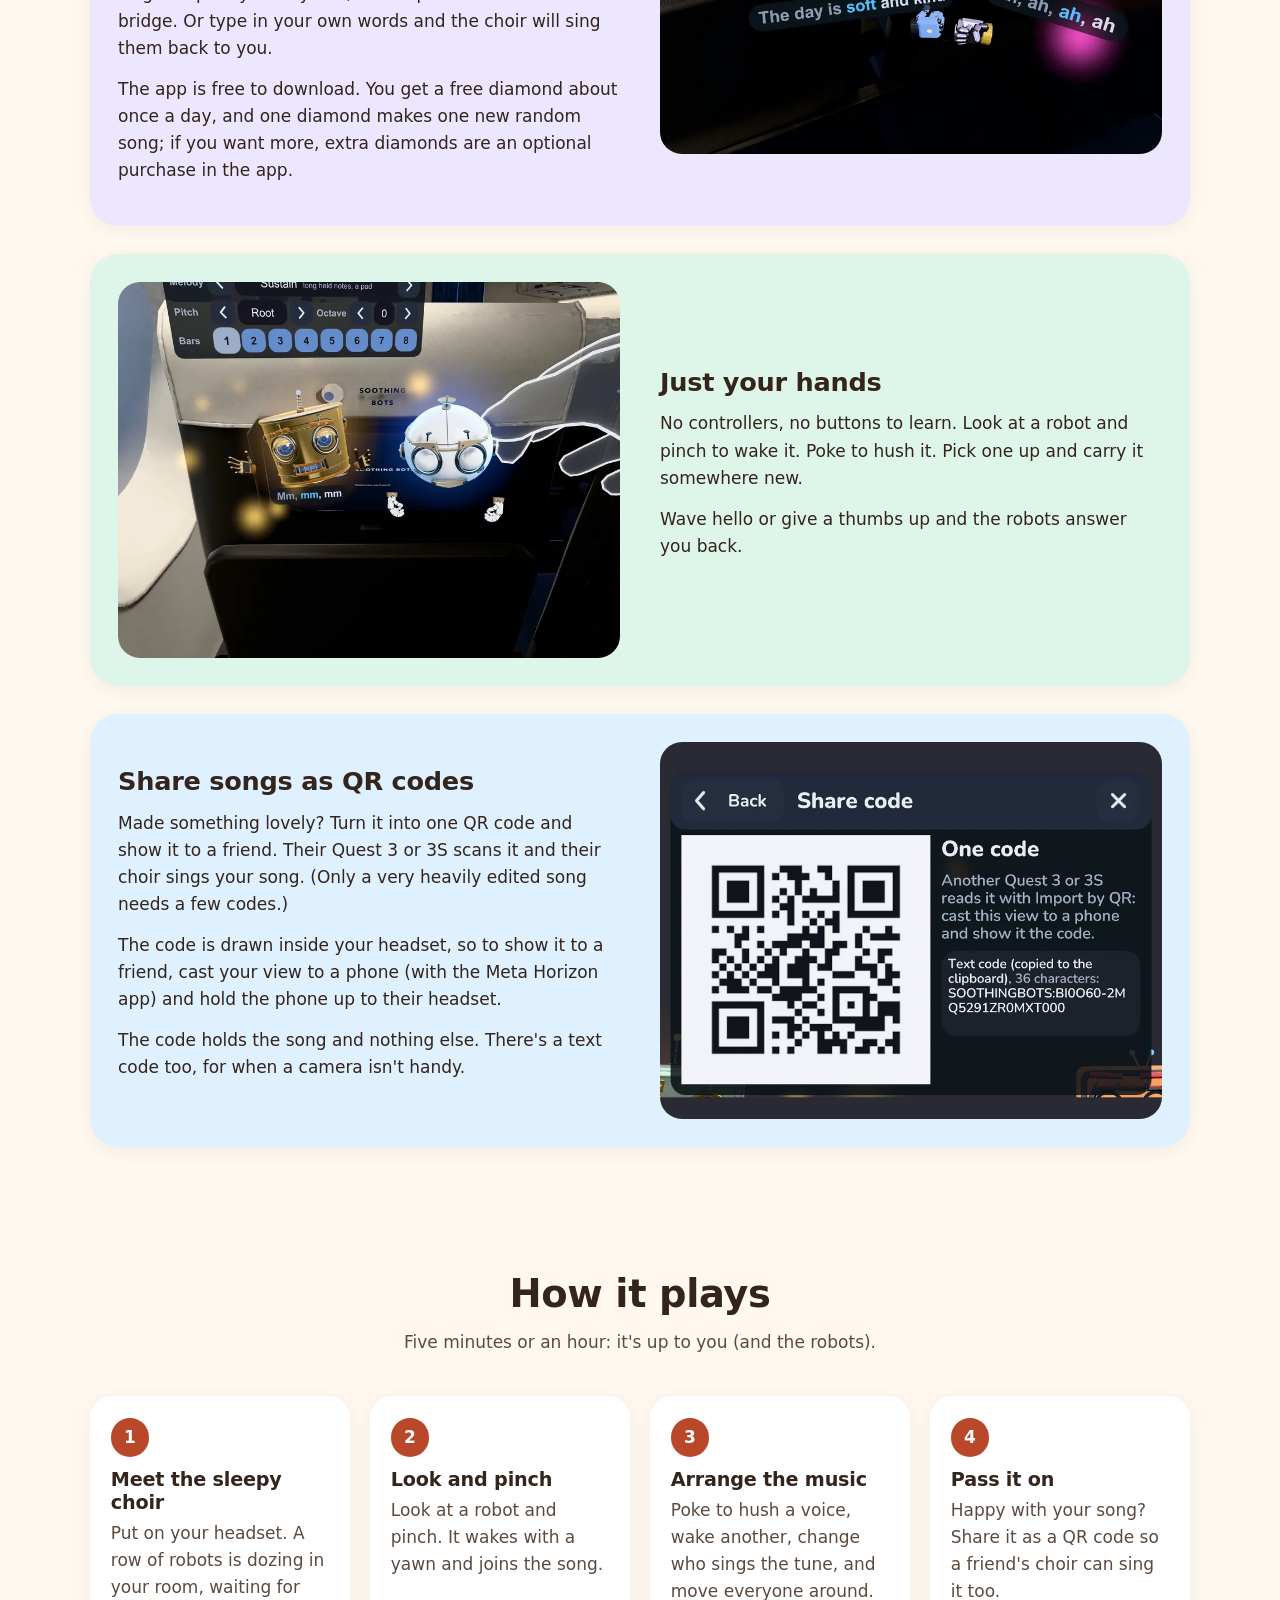
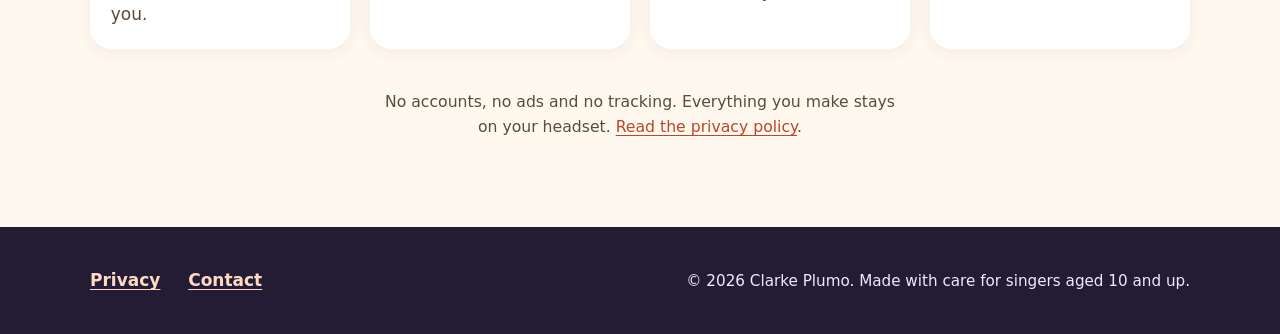
==== commit 383afe04: "Mixed Ages: privacy page says 10-12 can't buy and what the age category is used for; site wording fo" ====
--- a/index.html
+++ b/index.html
@@ -87,9 +87,9 @@
                  alt="Close-up of a round blue robot singing 'The day is soft and kind' next to a purple robot singing 'Ah, ah, ah, ah'.">
           </figure>
           <div>
-            <h3>Story songs for kids and grown-ups</h3>
+            <h3>Story songs for the whole family</h3>
             <p>Every song is sung by the same sixteen robots, a family and their neighbourhood. Meet Teddy, almost four, who knows every dinosaur but can't do up his shoes yet; his big sister Ivy; Grandma Pearl, who can't say no; and Grandpa Lou, who runs the diner and says "That's extra."</p>
-            <p>Tap Random for a little story episode, like Free Refills, Just a Box or Murphy's Lucky Day. Kids get a hook to sing and plenty of silly bits; grown-ups get a quiet moment in the bridge. Or type in your own words and the choir will sing them back to you.</p>
+            <p>Tap Random for a little story episode, like Free Refills, Just a Box or Murphy's Lucky Day. Everyone gets a hook to sing and plenty of silly bits, and a quiet moment in the bridge. Or type in your own words and the choir will sing them back to you.</p>
             <p>The app is free to download. You get a free diamond about once a day, and one diamond makes one new random song; if you want more, extra diamonds are an optional purchase in the app.</p>
           </div>
         </article>
@@ -154,7 +154,7 @@
         <a href="privacy.html">Privacy</a>
         <a href="mailto:clarke.plumo@gmail.com">Contact</a>
       </nav>
-      <p>&copy; 2026 Clarke Plumo. Made with care for small singers and big ones.</p>
+      <p>&copy; 2026 Clarke Plumo. Made with care for singers aged 10 and up.</p>
     </div>
   </footer>
 </body>
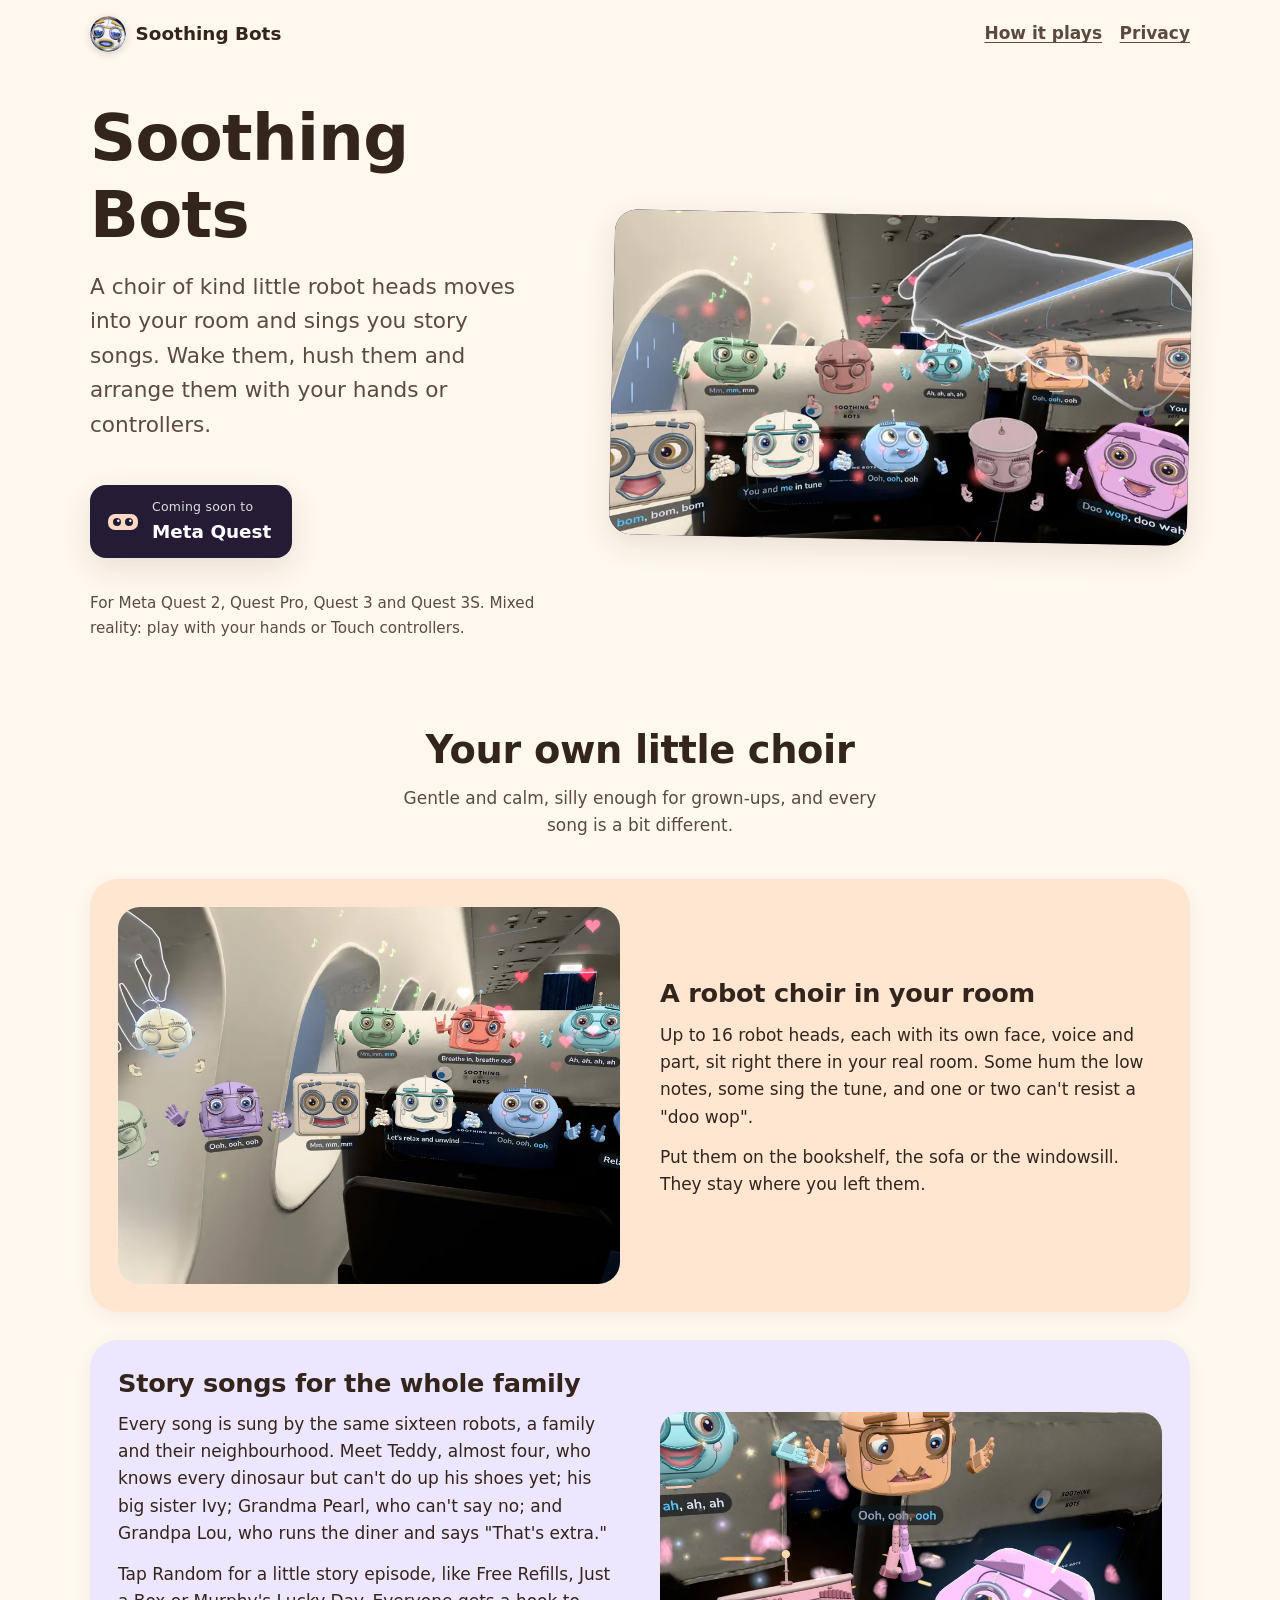
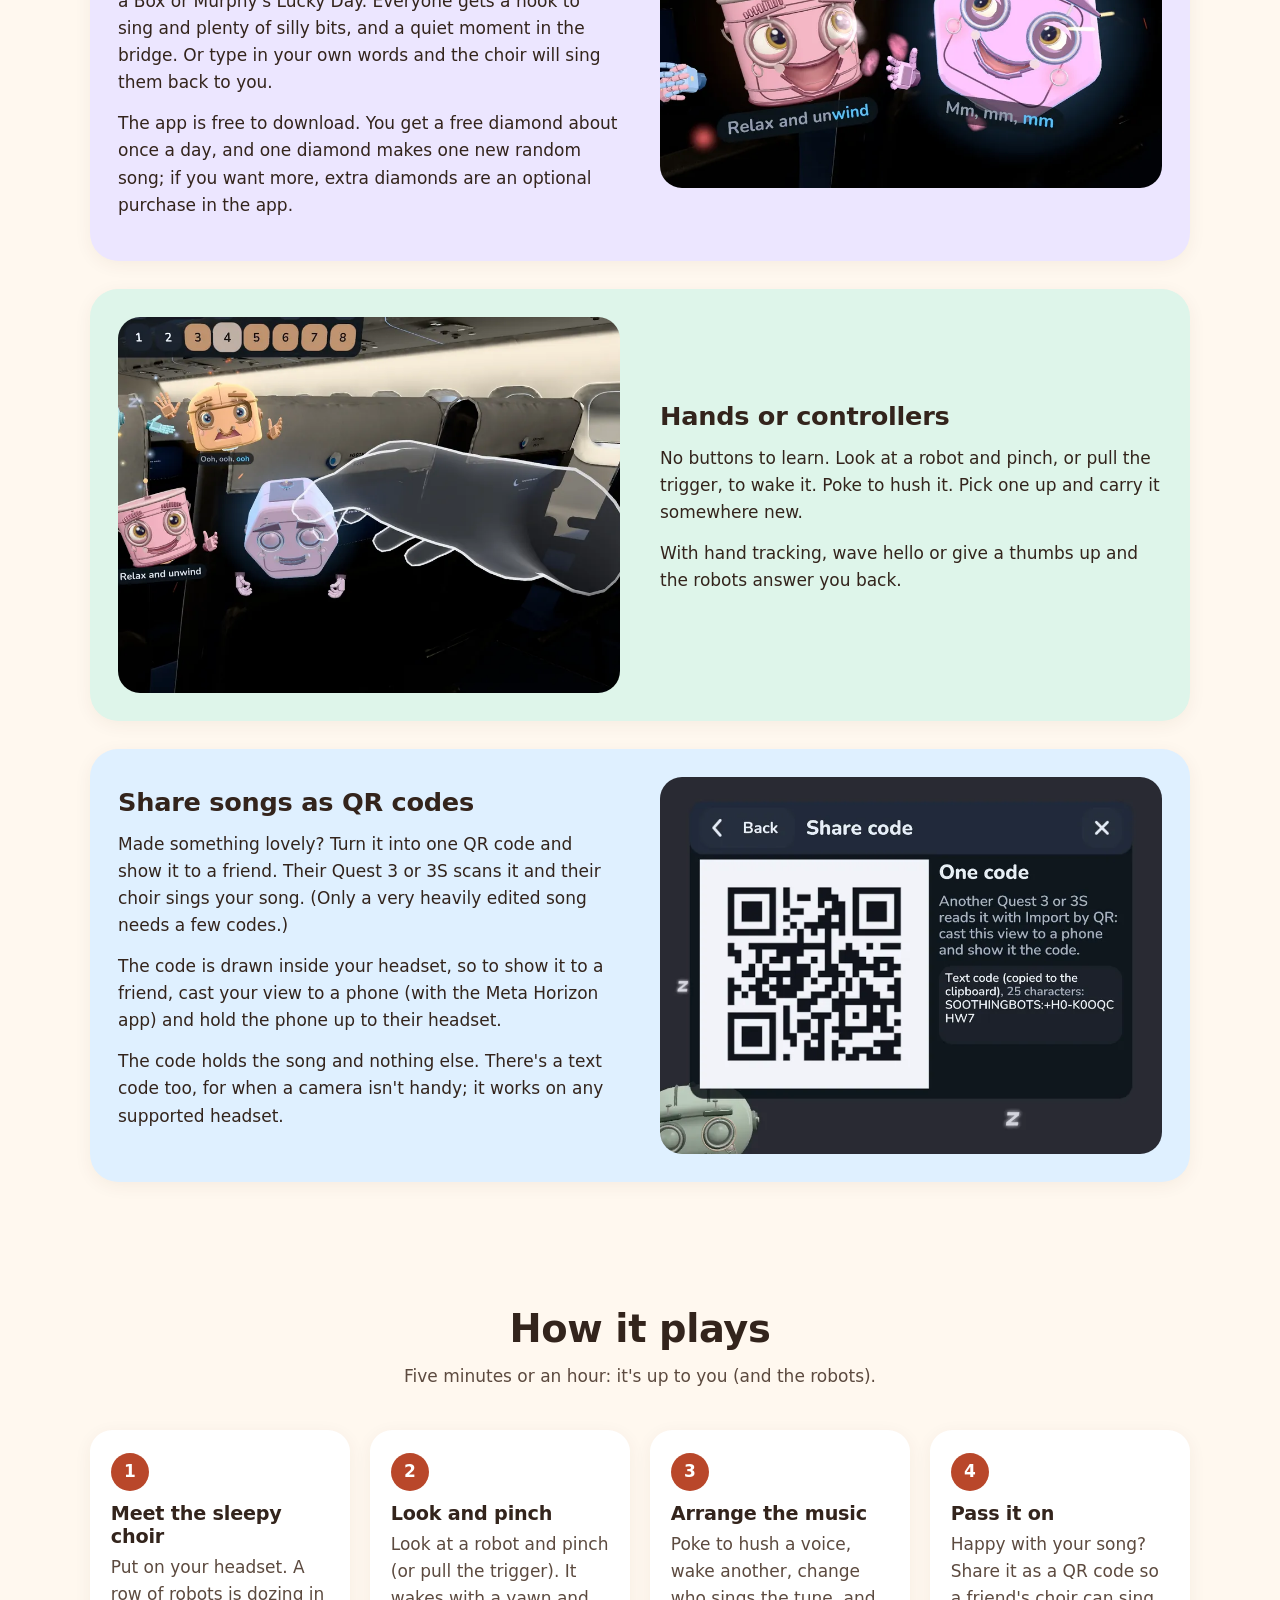
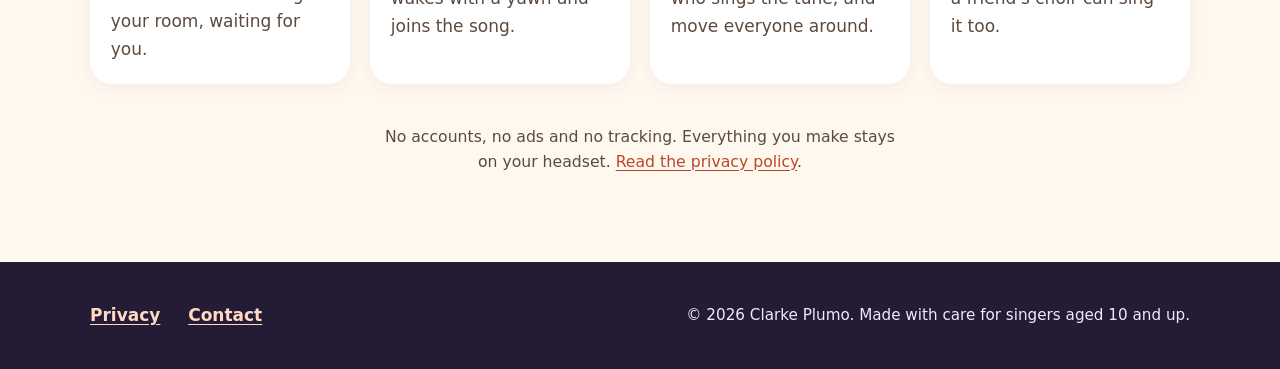
==== commit f439bb07: "Site: friendly-look images from the app, hands or Touch controllers, all supported Quests, Mixed Age" ====
--- a/index.html
+++ b/index.html
@@ -4,7 +4,7 @@
   <meta charset="utf-8">
   <meta name="viewport" content="width=device-width, initial-scale=1">
   <title>Soothing Bots: a robot choir in your room, for Meta Quest</title>
-  <meta name="description" content="Soothing Bots is a mixed-reality music game for Meta Quest 3 and 3S. Wake a choir of up to 16 kind robot heads in your room, arrange their story songs with your hands, and share songs as QR codes.">
+  <meta name="description" content="Soothing Bots is a mixed-reality music game for Meta Quest. Wake a choir of up to 16 kind robot heads in your room, arrange their story songs with your hands or Touch controllers, and share songs as QR codes.">
   <meta name="theme-color" content="#fff8ef">
   <link rel="canonical" href="https://clrke.github.io/soothingbots/">
   <link rel="icon" href="favicon.ico" sizes="any">
@@ -15,12 +15,12 @@
   <meta property="og:type" content="website">
   <meta property="og:site_name" content="Soothing Bots">
   <meta property="og:title" content="Soothing Bots: a robot choir in your room">
-  <meta property="og:description" content="A cosy mixed-reality music game for Meta Quest 3 and 3S. Wake, mute and arrange a choir of kind robot heads with your hands.">
+  <meta property="og:description" content="A cosy mixed-reality music game for Meta Quest. Wake, mute and arrange a choir of kind robot heads with your hands or controllers.">
   <meta property="og:url" content="https://clrke.github.io/soothingbots/">
   <meta property="og:image" content="https://clrke.github.io/soothingbots/img/og.jpg">
   <meta property="og:image:width" content="1200">
   <meta property="og:image:height" content="630">
-  <meta property="og:image:alt" content="Four round robot heads singing a line of lyrics while a hand reaches toward them.">
+  <meta property="og:image:alt" content="A choir of pastel robot heads with big cartoon eyes sings lines such as 'You and me in tune' over airplane seat backs while an outlined hand reaches toward them.">
   <meta name="twitter:card" content="summary_large_image">
 
   <link rel="stylesheet" href="style.css">
@@ -43,7 +43,7 @@
       <div class="wrap">
         <div>
           <h1 id="title">Soothing Bots</h1>
-          <p class="pitch">A choir of kind little robot heads moves into your room and sings you story songs. Wake them, hush them and arrange them with your hands.</p>
+          <p class="pitch">A choir of kind little robot heads moves into your room and sings you story songs. Wake them, hush them and arrange them with your hands or controllers.</p>
           <p class="badge" role="note">
             <svg width="34" height="34" viewBox="0 0 34 34" aria-hidden="true" focusable="false">
               <rect x="2" y="9" width="30" height="16" rx="7" fill="#ffd9c4"/>
@@ -52,14 +52,14 @@
             </svg>
             <span><small>Coming soon to</small><strong>Meta Quest</strong></span>
           </p>
-          <p class="devices">For Meta Quest 3 and 3S. Mixed reality, hands only: no controllers needed.</p>
+          <p class="devices">For Meta Quest 2, Quest Pro, Quest 3 and Quest 3S. Mixed reality: play with your hands or Touch controllers.</p>
         </div>
         <figure class="hero-art">
           <img src="img/hero-1600.webp"
                srcset="img/hero-800.webp 800w, img/hero-1600.webp 1600w"
                sizes="(min-width: 900px) 600px, 100vw"
                width="1600" height="900" fetchpriority="high"
-               alt="Four robot heads, one gold, one white, one blue and one dark purple, sing 'The day is soft and kind' amid floating coloured sparkles, as an outlined hand reaches in.">
+               alt="A choir of friendly pastel robot heads with big cartoon eyes, in mint, aqua, peach, cream, ivory, powder blue and lilac, sings lines such as 'You and me in tune' and 'Doo wop, doo wah' over airplane seat backs, with little floating hands and pink hearts, as an outlined hand reaches in. A rose robot and a pale pink one doze.">
         </figure>
       </div>
     </section>
@@ -67,12 +67,12 @@
     <section class="features" aria-labelledby="features-title">
       <div class="wrap">
         <h2 id="features-title" class="section-title">Your own little choir</h2>
-        <p class="section-lead">Gentle enough for small ears, silly enough for grown-ups, and every song is a bit different.</p>
+        <p class="section-lead">Gentle and calm, silly enough for grown-ups, and every song is a bit different.</p>
 
         <article class="feature">
           <figure class="feature-art">
             <img src="img/choir-room.webp" width="1200" height="675" loading="lazy"
-                 alt="A row of robot heads floating over seat backs, each with its own lyric bubble, such as 'You and me in tune' and 'Stars are twinkling bright'.">
+                 alt="Two rows of pastel robot heads float over the seat backs by a window, mint, coral, aqua, lilac, cream, ivory, powder blue and blue, each with its own lyric card, such as 'Breathe in, breathe out' and 'Relax and unwind', while an outlined hand pinches a sleepy cream robot.">
           </figure>
           <div>
             <h3>A robot choir in your room</h3>
@@ -84,7 +84,7 @@
         <article class="feature">
           <figure class="feature-art">
             <img src="img/story-songs.webp" width="900" height="900" loading="lazy"
-                 alt="Close-up of a round blue robot singing 'The day is soft and kind' next to a purple robot singing 'Ah, ah, ah, ah'.">
+                 alt="Close-up of smiling pastel robots singing: a pink bucket-shaped robot sings 'Relax and unwind', a lilac-pink six-sided one sings 'Mm, mm, mm' and a peach one sings 'Ooh, ooh, ooh', with an aqua robot beside them.">
           </figure>
           <div>
             <h3>Story songs for the whole family</h3>
@@ -97,25 +97,25 @@
         <article class="feature">
           <figure class="feature-art">
             <img src="img/hands-pinch.webp" width="900" height="900" loading="lazy"
-                 alt="An outlined hand reaches out to pinch a sleepy white robot awake, next to a gold robot humming 'Mm, mm, mm'.">
+                 alt="An outlined hand pinches a sleepy pale pink robot awake, next to a pink robot singing 'Relax and unwind' and a peach robot singing 'Ooh, ooh, ooh', under a robot's settings panel.">
           </figure>
           <div>
-            <h3>Just your hands</h3>
-            <p>No controllers, no buttons to learn. Look at a robot and pinch to wake it. Poke to hush it. Pick one up and carry it somewhere new.</p>
-            <p>Wave hello or give a thumbs up and the robots answer you back.</p>
+            <h3>Hands or controllers</h3>
+            <p>No buttons to learn. Look at a robot and pinch, or pull the trigger, to wake it. Poke to hush it. Pick one up and carry it somewhere new.</p>
+            <p>With hand tracking, wave hello or give a thumbs up and the robots answer you back.</p>
           </div>
         </article>
 
         <article class="feature">
           <figure class="feature-art">
             <img src="img/share-qr.webp" width="900" height="720" loading="lazy"
-                 alt="The Share code panel showing a single QR code under the heading 'One code', with a short text code beside it.">
+                 alt="The Share code panel showing a single QR code under the heading 'One code', with a short text code beside it and a sleepy mint robot below.">
           </figure>
           <div>
             <h3>Share songs as QR codes</h3>
             <p>Made something lovely? Turn it into one QR code and show it to a friend. Their Quest 3 or 3S scans it and their choir sings your song. (Only a very heavily edited song needs a few codes.)</p>
             <p>The code is drawn inside your headset, so to show it to a friend, cast your view to a phone (with the Meta Horizon app) and hold the phone up to their headset.</p>
-            <p>The code holds the song and nothing else. There's a text code too, for when a camera isn't handy.</p>
+            <p>The code holds the song and nothing else. There's a text code too, for when a camera isn't handy; it works on any supported headset.</p>
           </div>
         </article>
       </div>
@@ -132,7 +132,7 @@
           </li>
           <li>
             <h3>Look and pinch</h3>
-            <p>Look at a robot and pinch. It wakes with a yawn and joins the song.</p>
+            <p>Look at a robot and pinch (or pull the trigger). It wakes with a yawn and joins the song.</p>
           </li>
           <li>
             <h3>Arrange the music</h3>
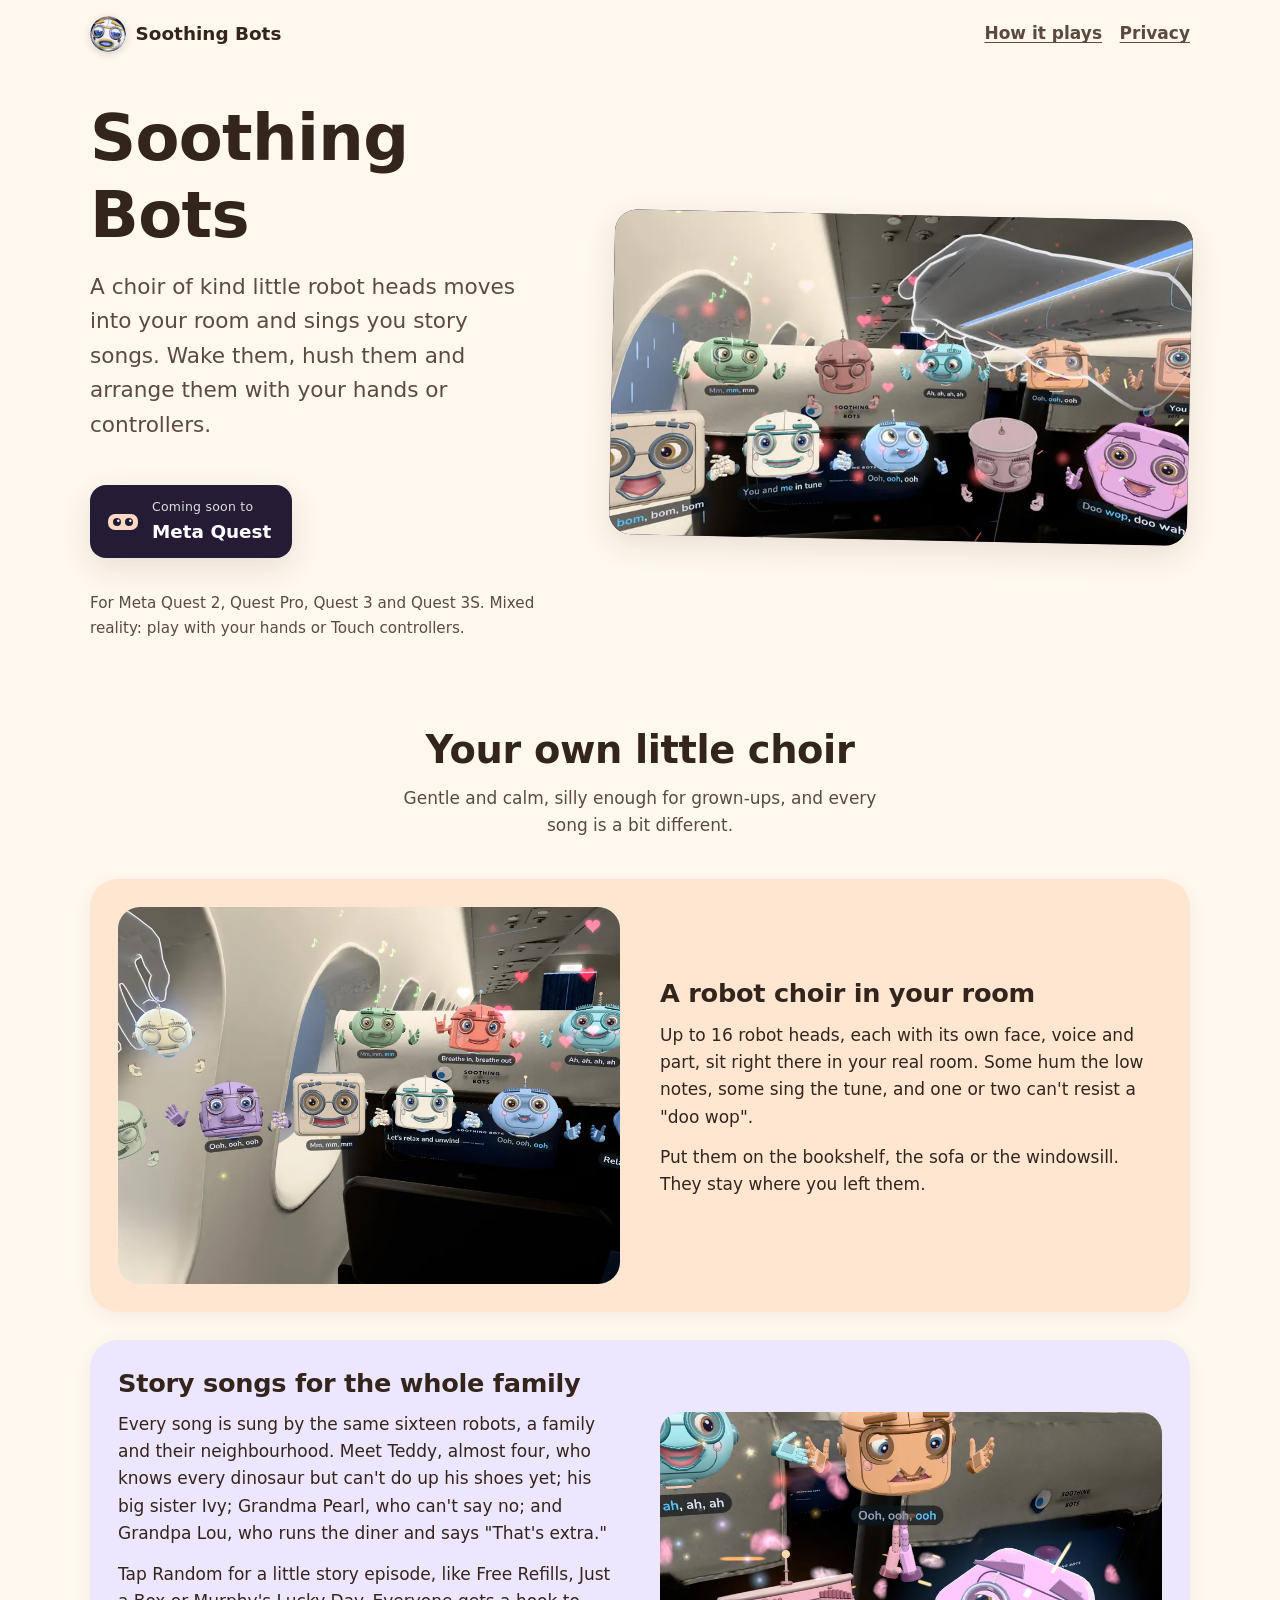
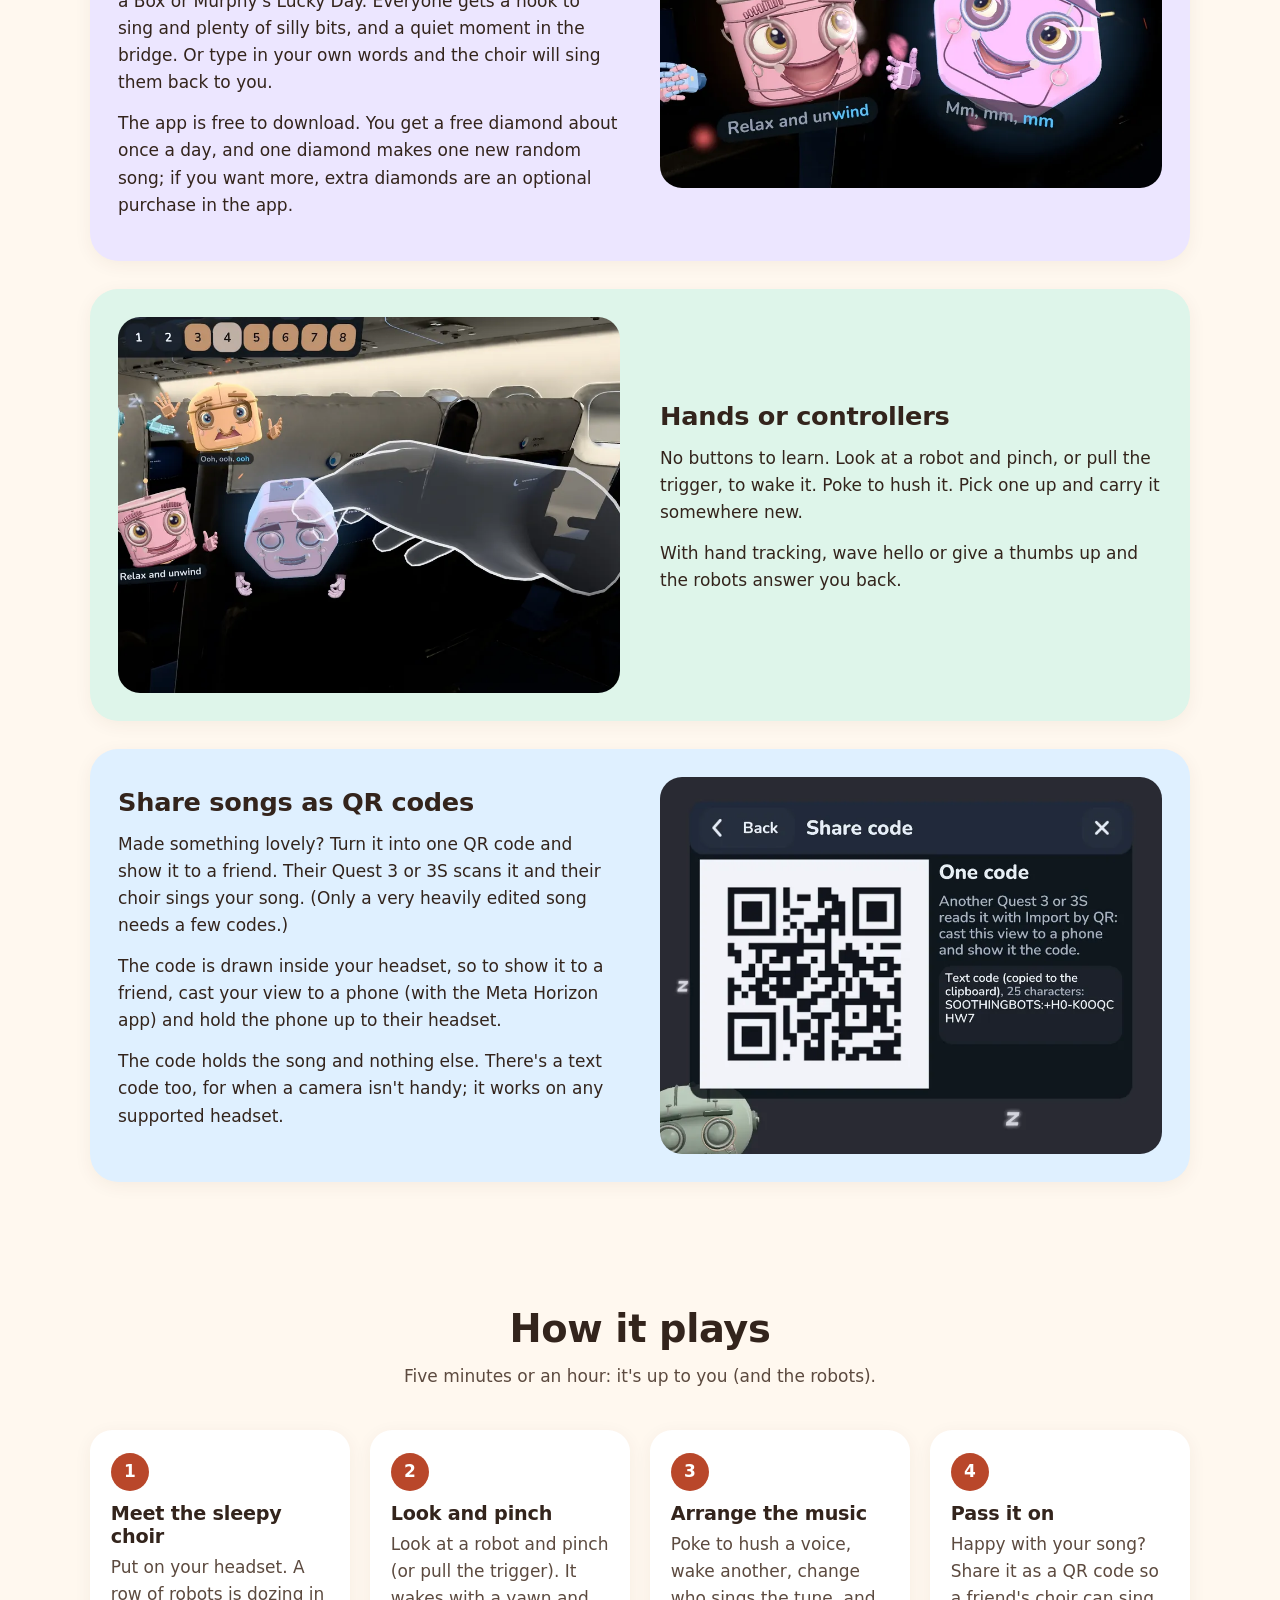
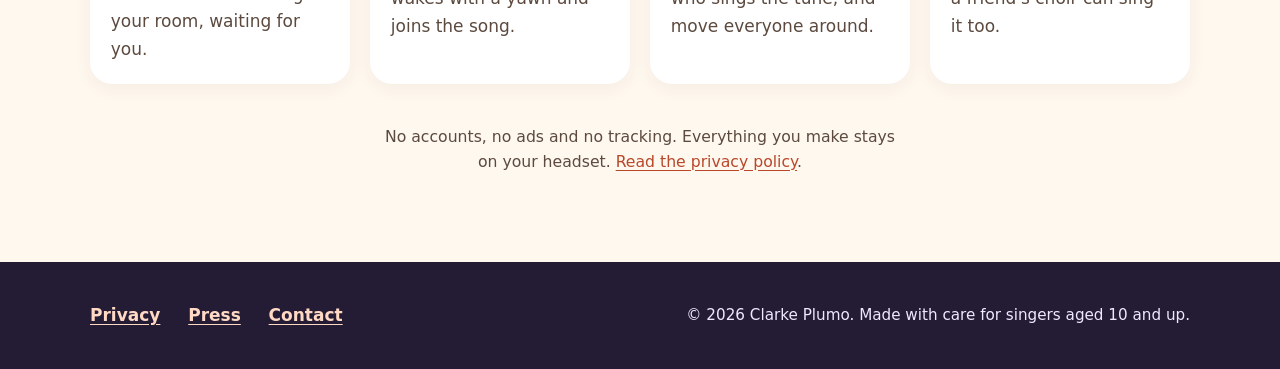
==== commit c1e6a5c4: "Press kit page: fact sheet, embargo, reviewer notes, screenshots and logo; zip on the press-kit rele" ====
--- a/index.html
+++ b/index.html
@@ -152,6 +152,7 @@
     <div class="wrap">
       <nav aria-label="Footer">
         <a href="privacy.html">Privacy</a>
+        <a href="press.html">Press</a>
         <a href="mailto:clarke.plumo@gmail.com">Contact</a>
       </nav>
       <p>&copy; 2026 Clarke Plumo. Made with care for singers aged 10 and up.</p>
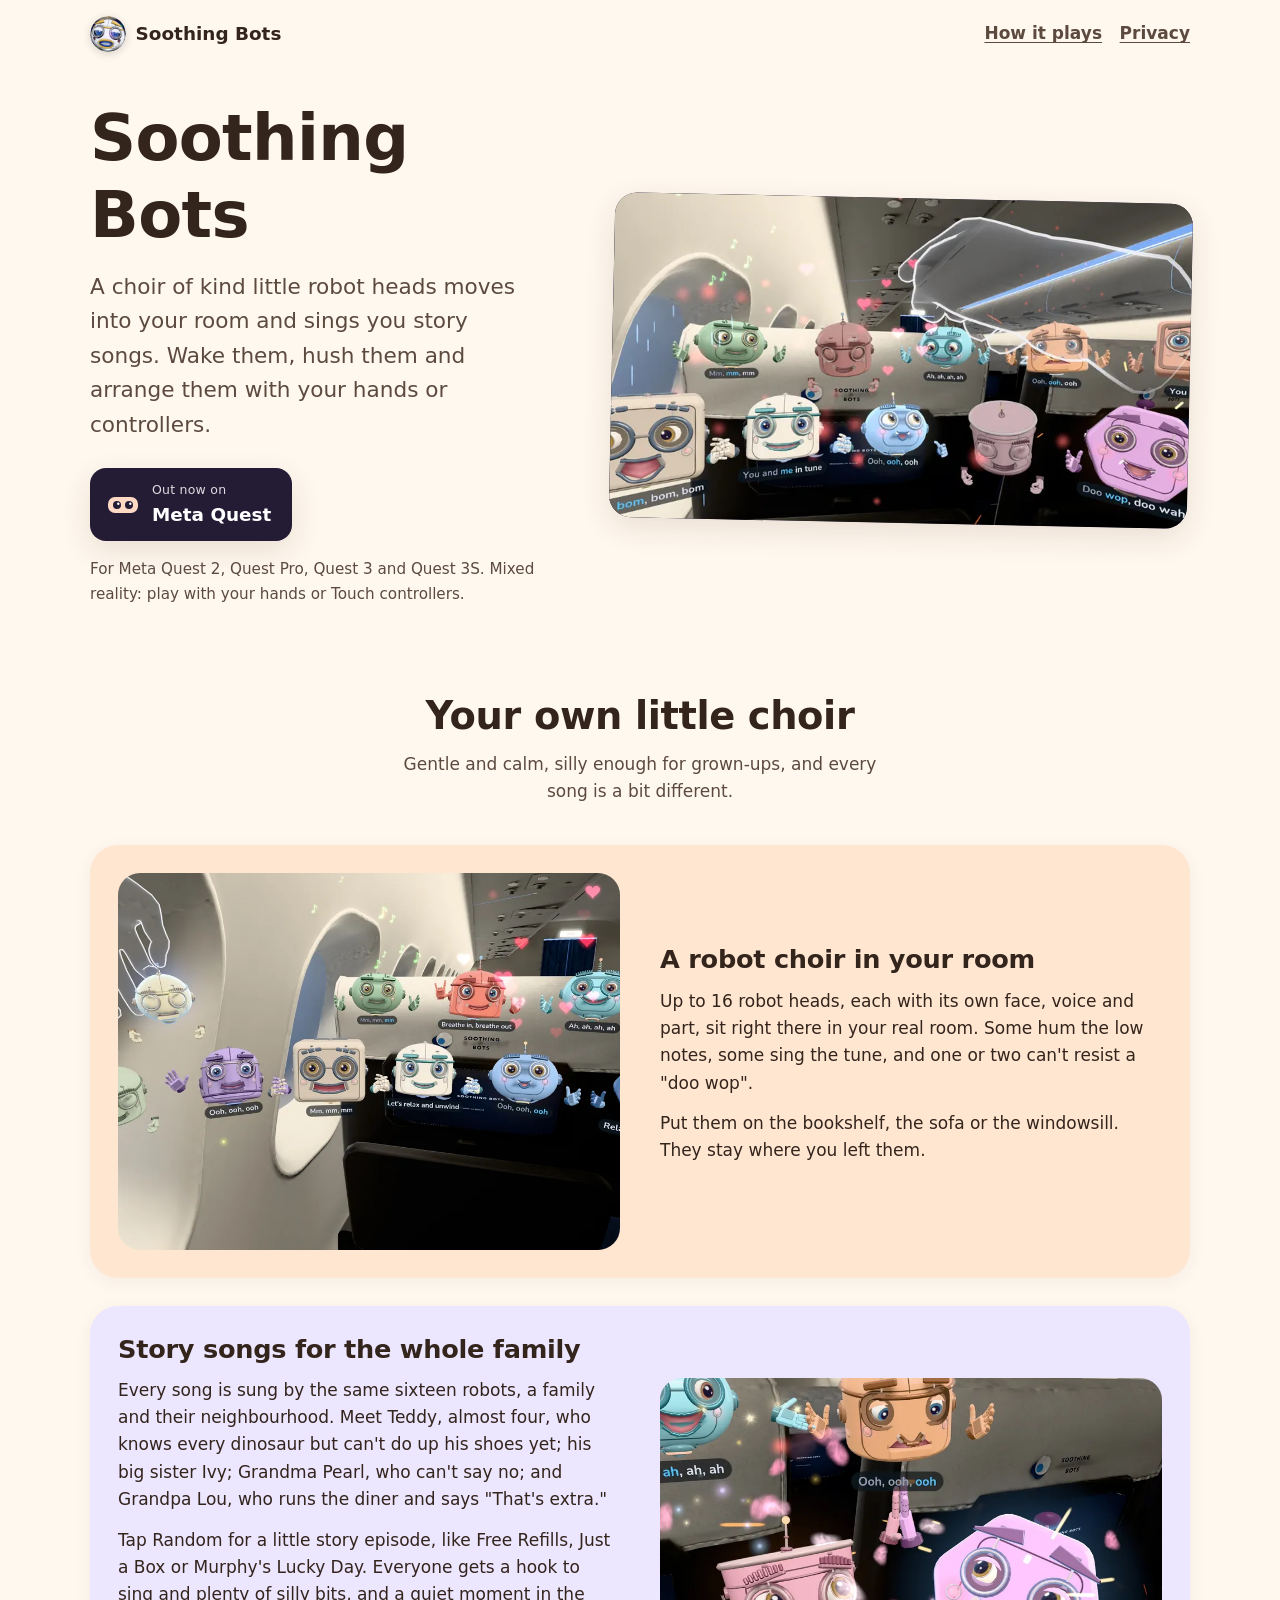
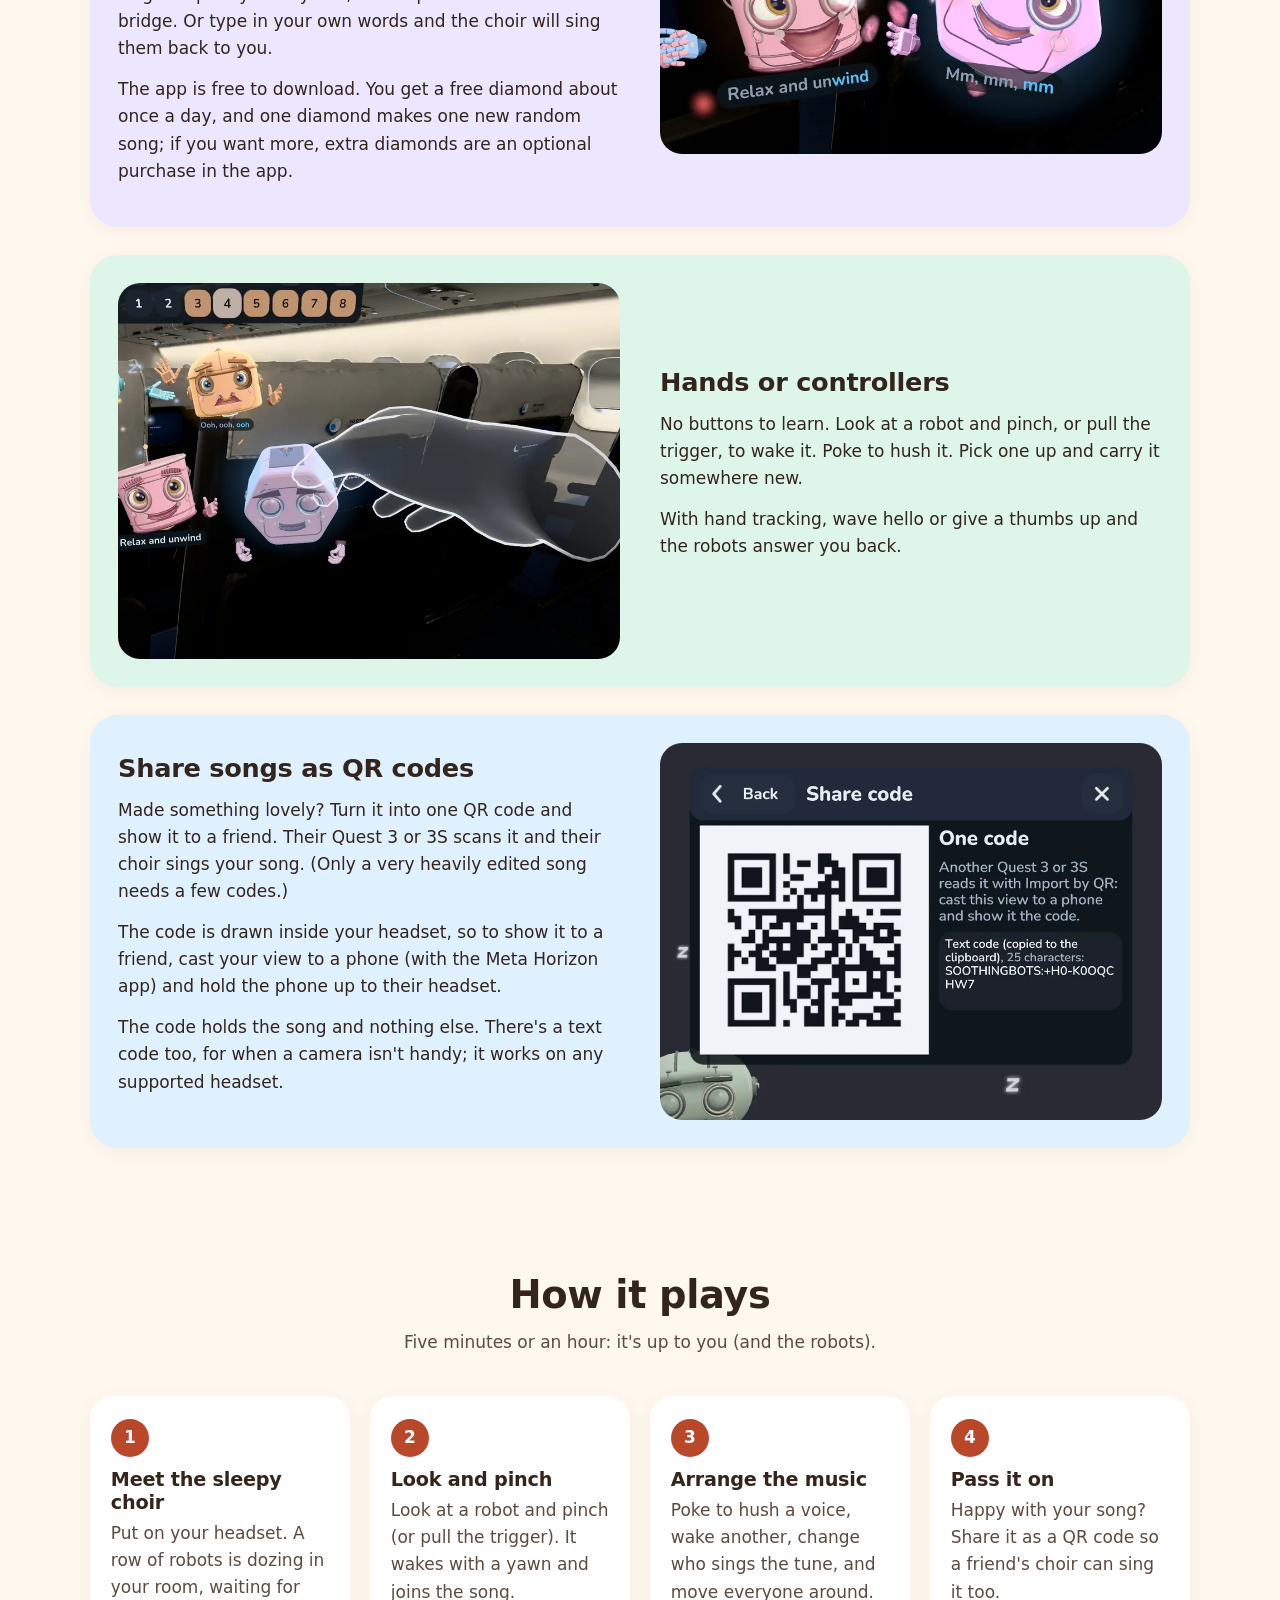
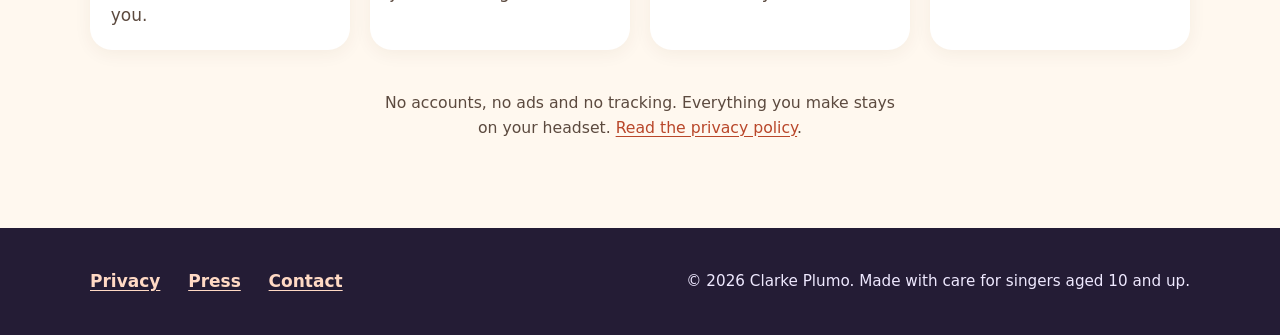
==== commit 3919adfa: "Launch: Out now on Meta Quest, linked to the store page; press facts: release date Nov 23, store lin" ====
--- a/index.html
+++ b/index.html
@@ -44,14 +44,14 @@
         <div>
           <h1 id="title">Soothing Bots</h1>
           <p class="pitch">A choir of kind little robot heads moves into your room and sings you story songs. Wake them, hush them and arrange them with your hands or controllers.</p>
-          <p class="badge" role="note">
+          <a class="badge" href="https://www.meta.com/experiences/1091303100363781/" aria-label="Soothing Bots on the Meta Horizon Store: out now on Meta Quest">
             <svg width="34" height="34" viewBox="0 0 34 34" aria-hidden="true" focusable="false">
               <rect x="2" y="9" width="30" height="16" rx="7" fill="#ffd9c4"/>
               <circle cx="11" cy="17" r="4" fill="#241c35"/><circle cx="23" cy="17" r="4" fill="#241c35"/>
               <circle cx="12.3" cy="15.7" r="1.2" fill="#fff"/><circle cx="24.3" cy="15.7" r="1.2" fill="#fff"/>
             </svg>
-            <span><small>Coming soon to</small><strong>Meta Quest</strong></span>
-          </p>
+            <span><small>Out now on</small><strong>Meta Quest</strong></span>
+          </a>
           <p class="devices">For Meta Quest 2, Quest Pro, Quest 3 and Quest 3S. Mixed reality: play with your hands or Touch controllers.</p>
         </div>
         <figure class="hero-art">
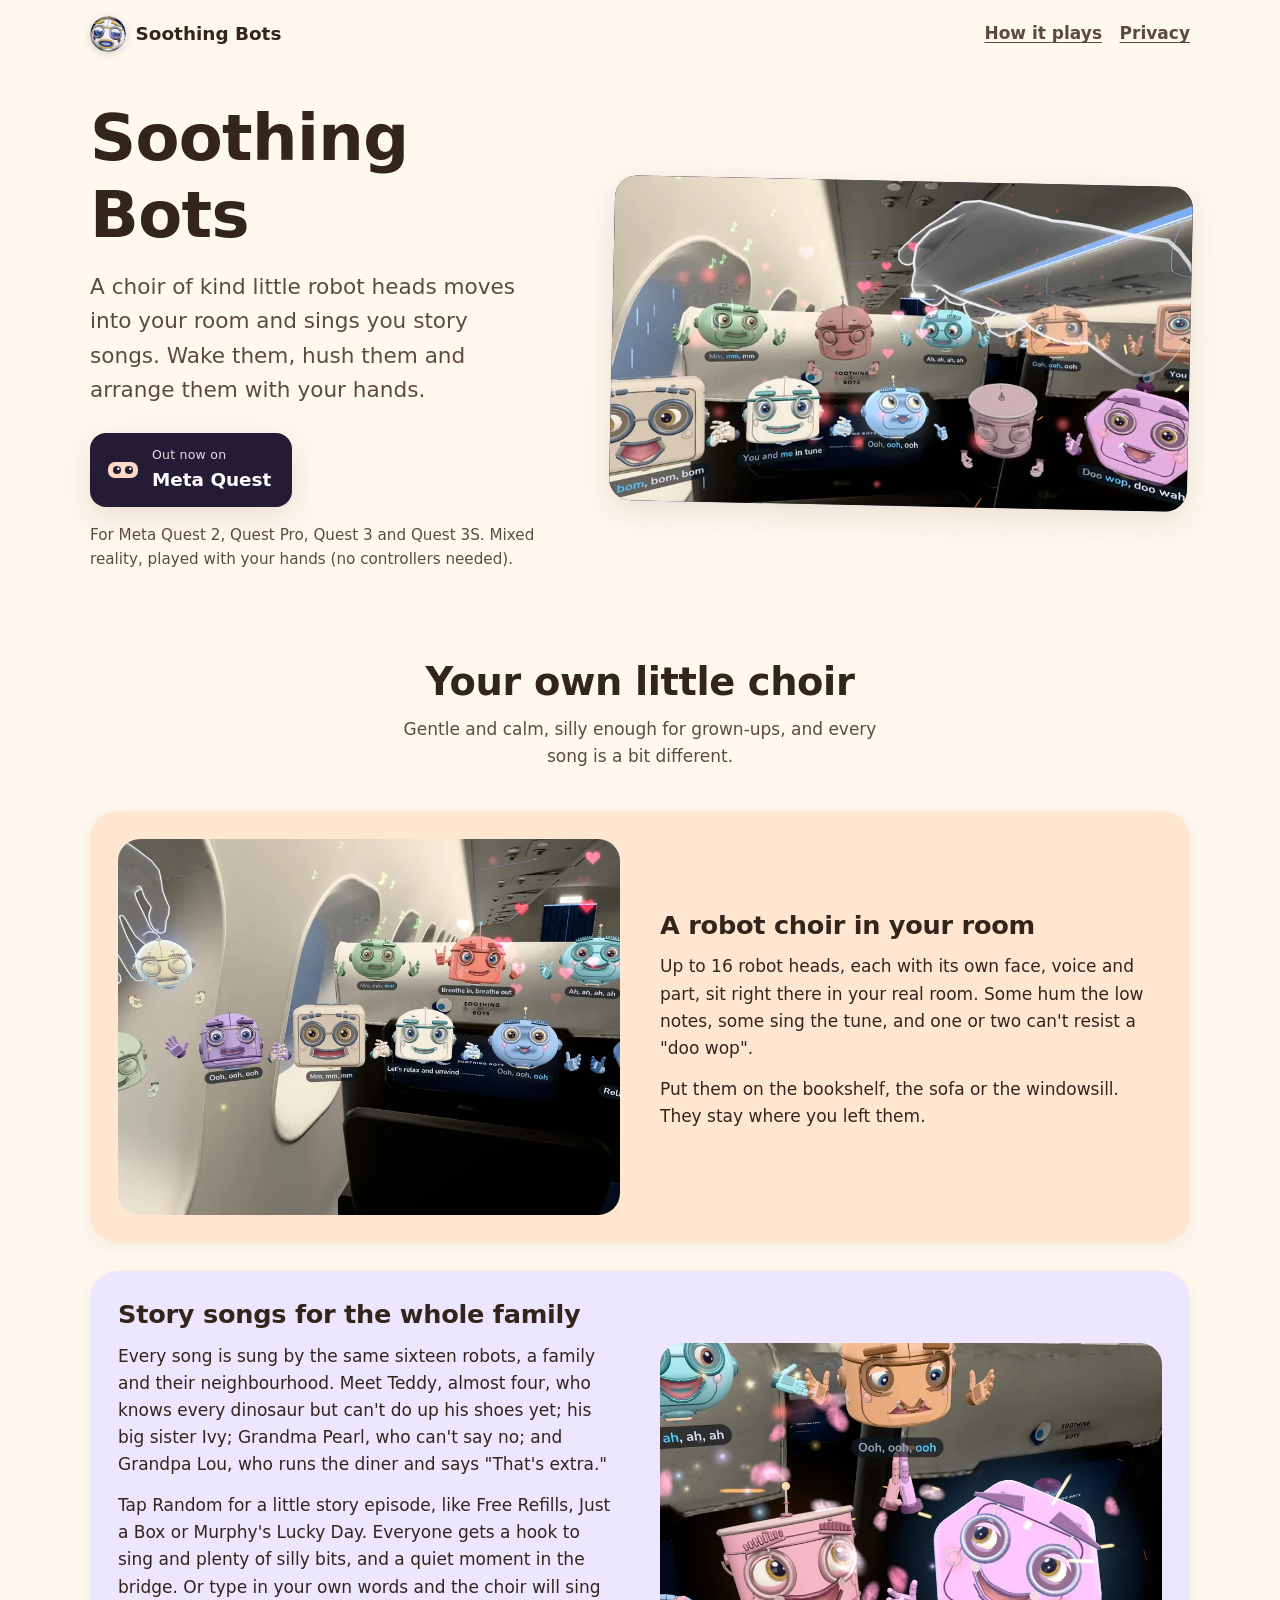
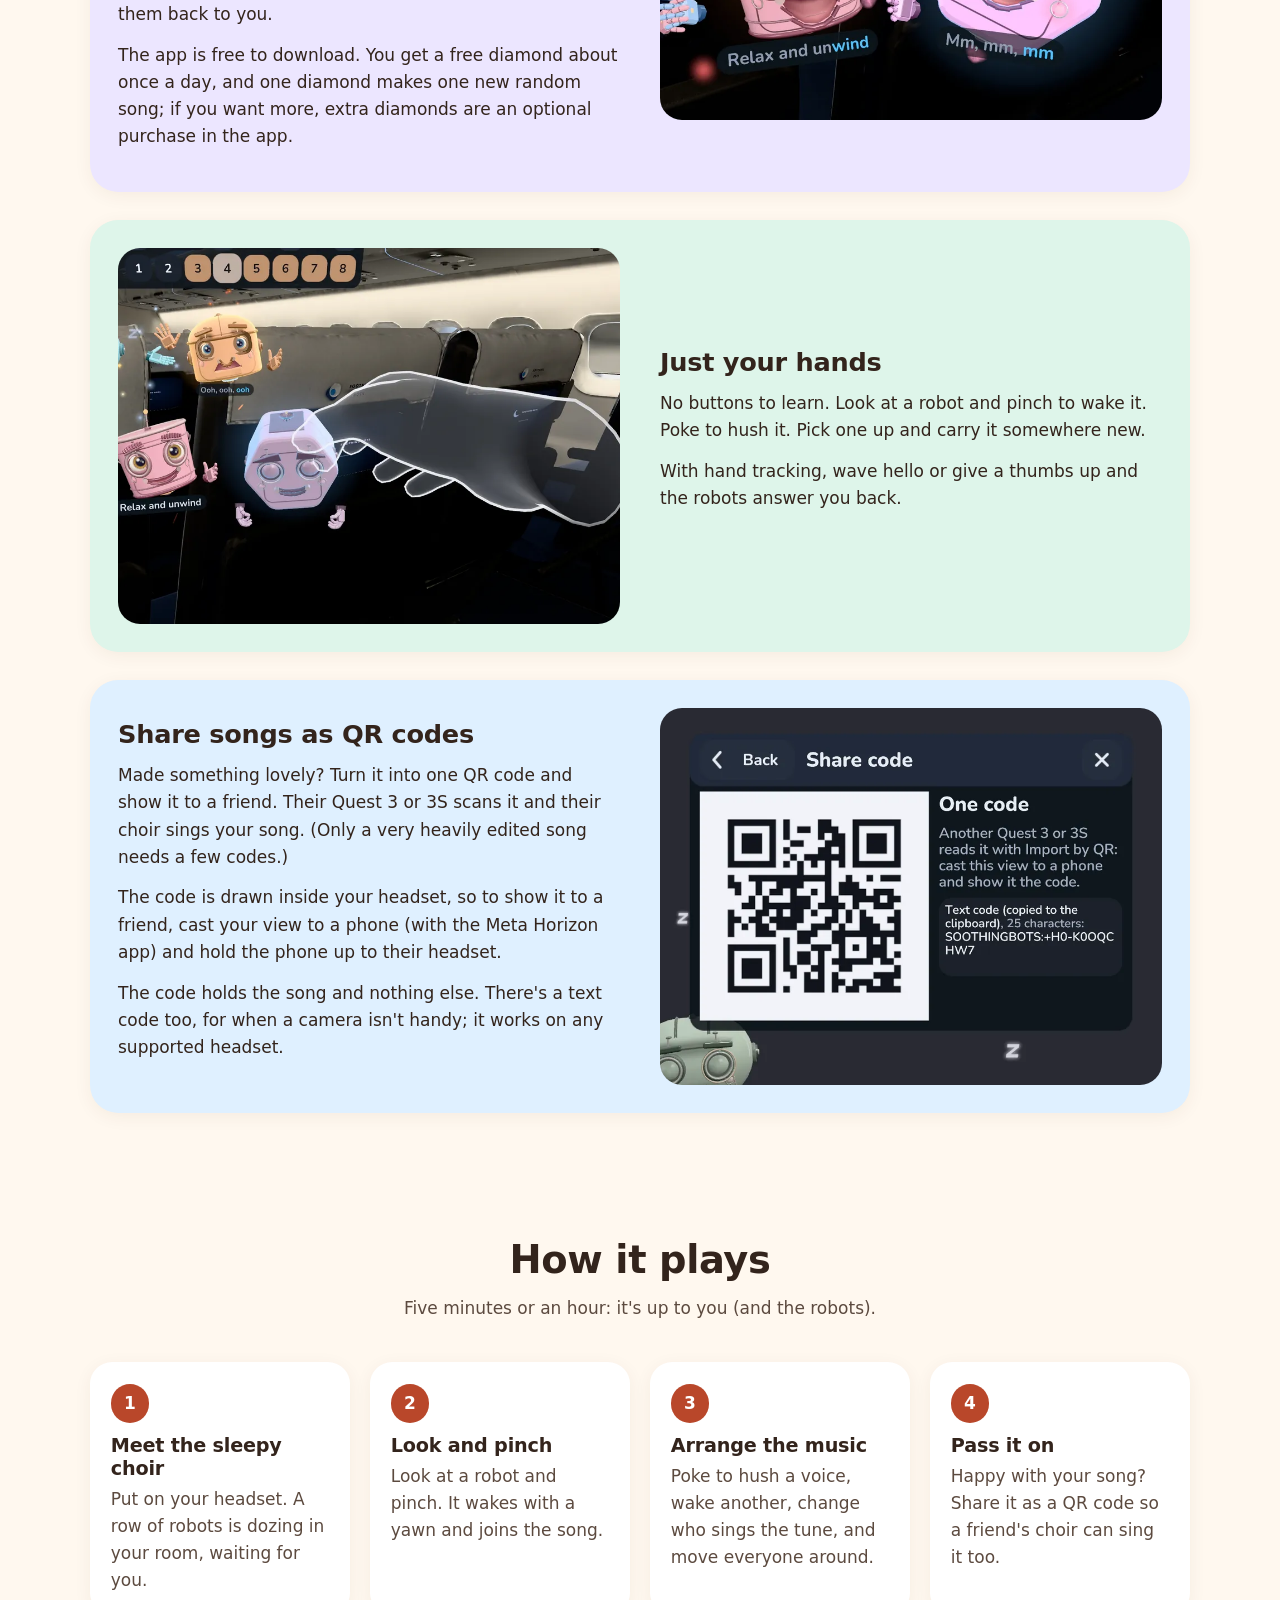
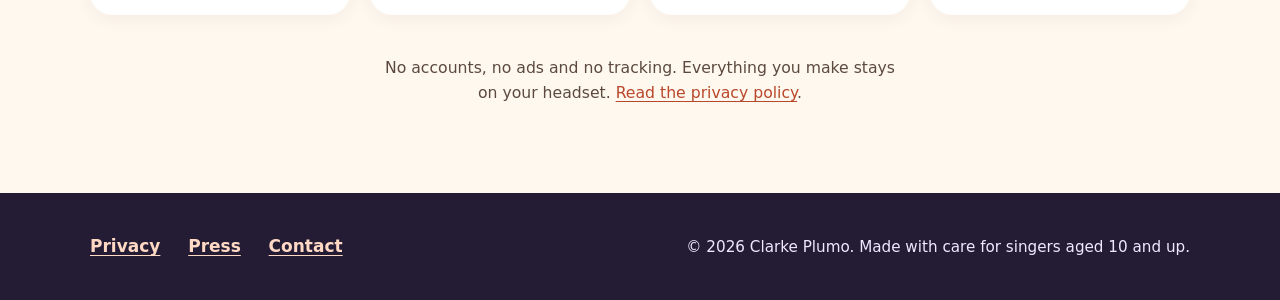
==== commit cba33000: "Hands only, as the live app (0.3.44 requires hand tracking; no controller support since 11-07)" ====
--- a/index.html
+++ b/index.html
@@ -4,7 +4,7 @@
   <meta charset="utf-8">
   <meta name="viewport" content="width=device-width, initial-scale=1">
   <title>Soothing Bots: a robot choir in your room, for Meta Quest</title>
-  <meta name="description" content="Soothing Bots is a mixed-reality music game for Meta Quest. Wake a choir of up to 16 kind robot heads in your room, arrange their story songs with your hands or Touch controllers, and share songs as QR codes.">
+  <meta name="description" content="Soothing Bots is a mixed-reality music game for Meta Quest. Wake a choir of up to 16 kind robot heads in your room, arrange their story songs with your hands, and share songs as QR codes.">
   <meta name="theme-color" content="#fff8ef">
   <link rel="canonical" href="https://clrke.github.io/soothingbots/">
   <link rel="icon" href="favicon.ico" sizes="any">
@@ -15,7 +15,7 @@
   <meta property="og:type" content="website">
   <meta property="og:site_name" content="Soothing Bots">
   <meta property="og:title" content="Soothing Bots: a robot choir in your room">
-  <meta property="og:description" content="A cosy mixed-reality music game for Meta Quest. Wake, mute and arrange a choir of kind robot heads with your hands or controllers.">
+  <meta property="og:description" content="A cosy mixed-reality music game for Meta Quest. Wake, mute and arrange a choir of kind robot heads with your hands.">
   <meta property="og:url" content="https://clrke.github.io/soothingbots/">
   <meta property="og:image" content="https://clrke.github.io/soothingbots/img/og.jpg">
   <meta property="og:image:width" content="1200">
@@ -43,7 +43,7 @@
       <div class="wrap">
         <div>
           <h1 id="title">Soothing Bots</h1>
-          <p class="pitch">A choir of kind little robot heads moves into your room and sings you story songs. Wake them, hush them and arrange them with your hands or controllers.</p>
+          <p class="pitch">A choir of kind little robot heads moves into your room and sings you story songs. Wake them, hush them and arrange them with your hands.</p>
           <a class="badge" href="https://www.meta.com/experiences/1091303100363781/" aria-label="Soothing Bots on the Meta Horizon Store: out now on Meta Quest">
             <svg width="34" height="34" viewBox="0 0 34 34" aria-hidden="true" focusable="false">
               <rect x="2" y="9" width="30" height="16" rx="7" fill="#ffd9c4"/>
@@ -52,7 +52,7 @@
             </svg>
             <span><small>Out now on</small><strong>Meta Quest</strong></span>
           </a>
-          <p class="devices">For Meta Quest 2, Quest Pro, Quest 3 and Quest 3S. Mixed reality: play with your hands or Touch controllers.</p>
+          <p class="devices">For Meta Quest 2, Quest Pro, Quest 3 and Quest 3S. Mixed reality, played with your hands (no controllers needed).</p>
         </div>
         <figure class="hero-art">
           <img src="img/hero-1600.webp"
@@ -100,8 +100,8 @@
                  alt="An outlined hand pinches a sleepy pale pink robot awake, next to a pink robot singing 'Relax and unwind' and a peach robot singing 'Ooh, ooh, ooh', under a robot's settings panel.">
           </figure>
           <div>
-            <h3>Hands or controllers</h3>
-            <p>No buttons to learn. Look at a robot and pinch, or pull the trigger, to wake it. Poke to hush it. Pick one up and carry it somewhere new.</p>
+            <h3>Just your hands</h3>
+            <p>No buttons to learn. Look at a robot and pinch to wake it. Poke to hush it. Pick one up and carry it somewhere new.</p>
             <p>With hand tracking, wave hello or give a thumbs up and the robots answer you back.</p>
           </div>
         </article>
@@ -132,7 +132,7 @@
           </li>
           <li>
             <h3>Look and pinch</h3>
-            <p>Look at a robot and pinch (or pull the trigger). It wakes with a yawn and joins the song.</p>
+            <p>Look at a robot and pinch. It wakes with a yawn and joins the song.</p>
           </li>
           <li>
             <h3>Arrange the music</h3>
